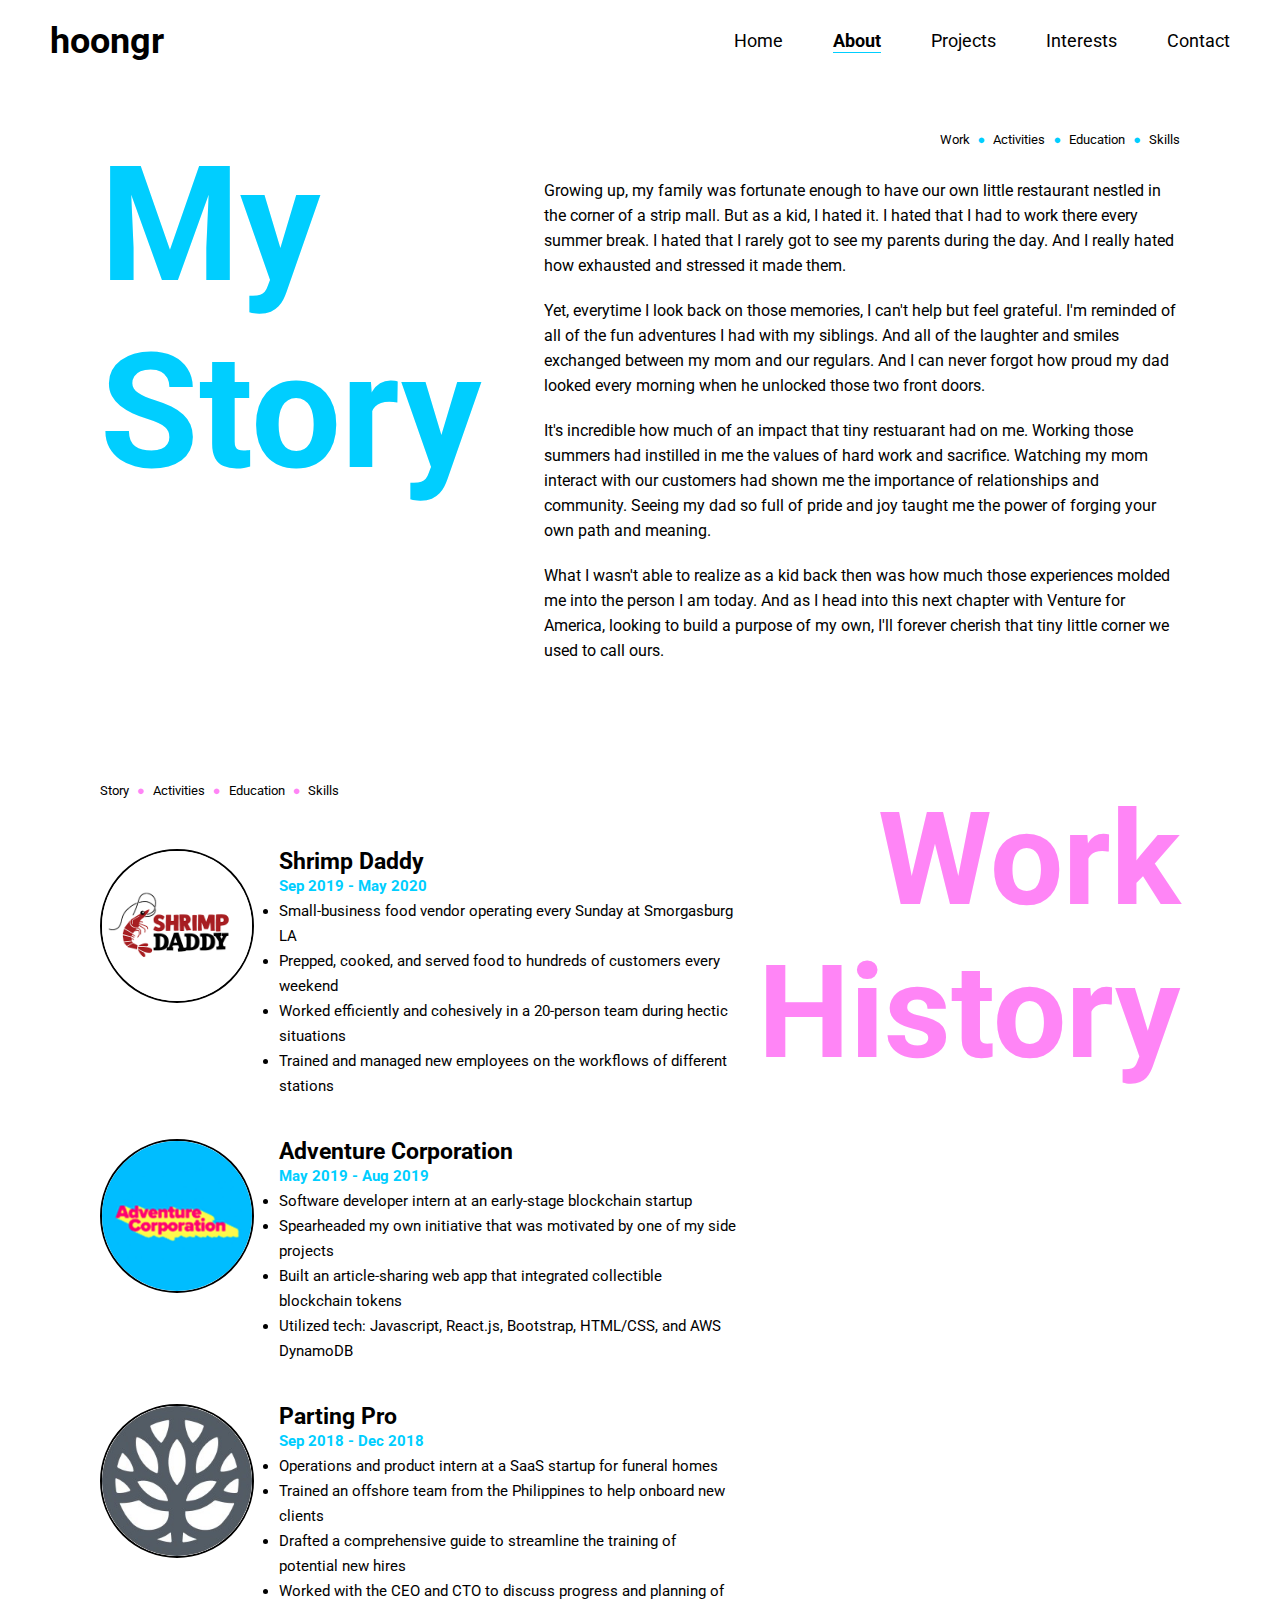
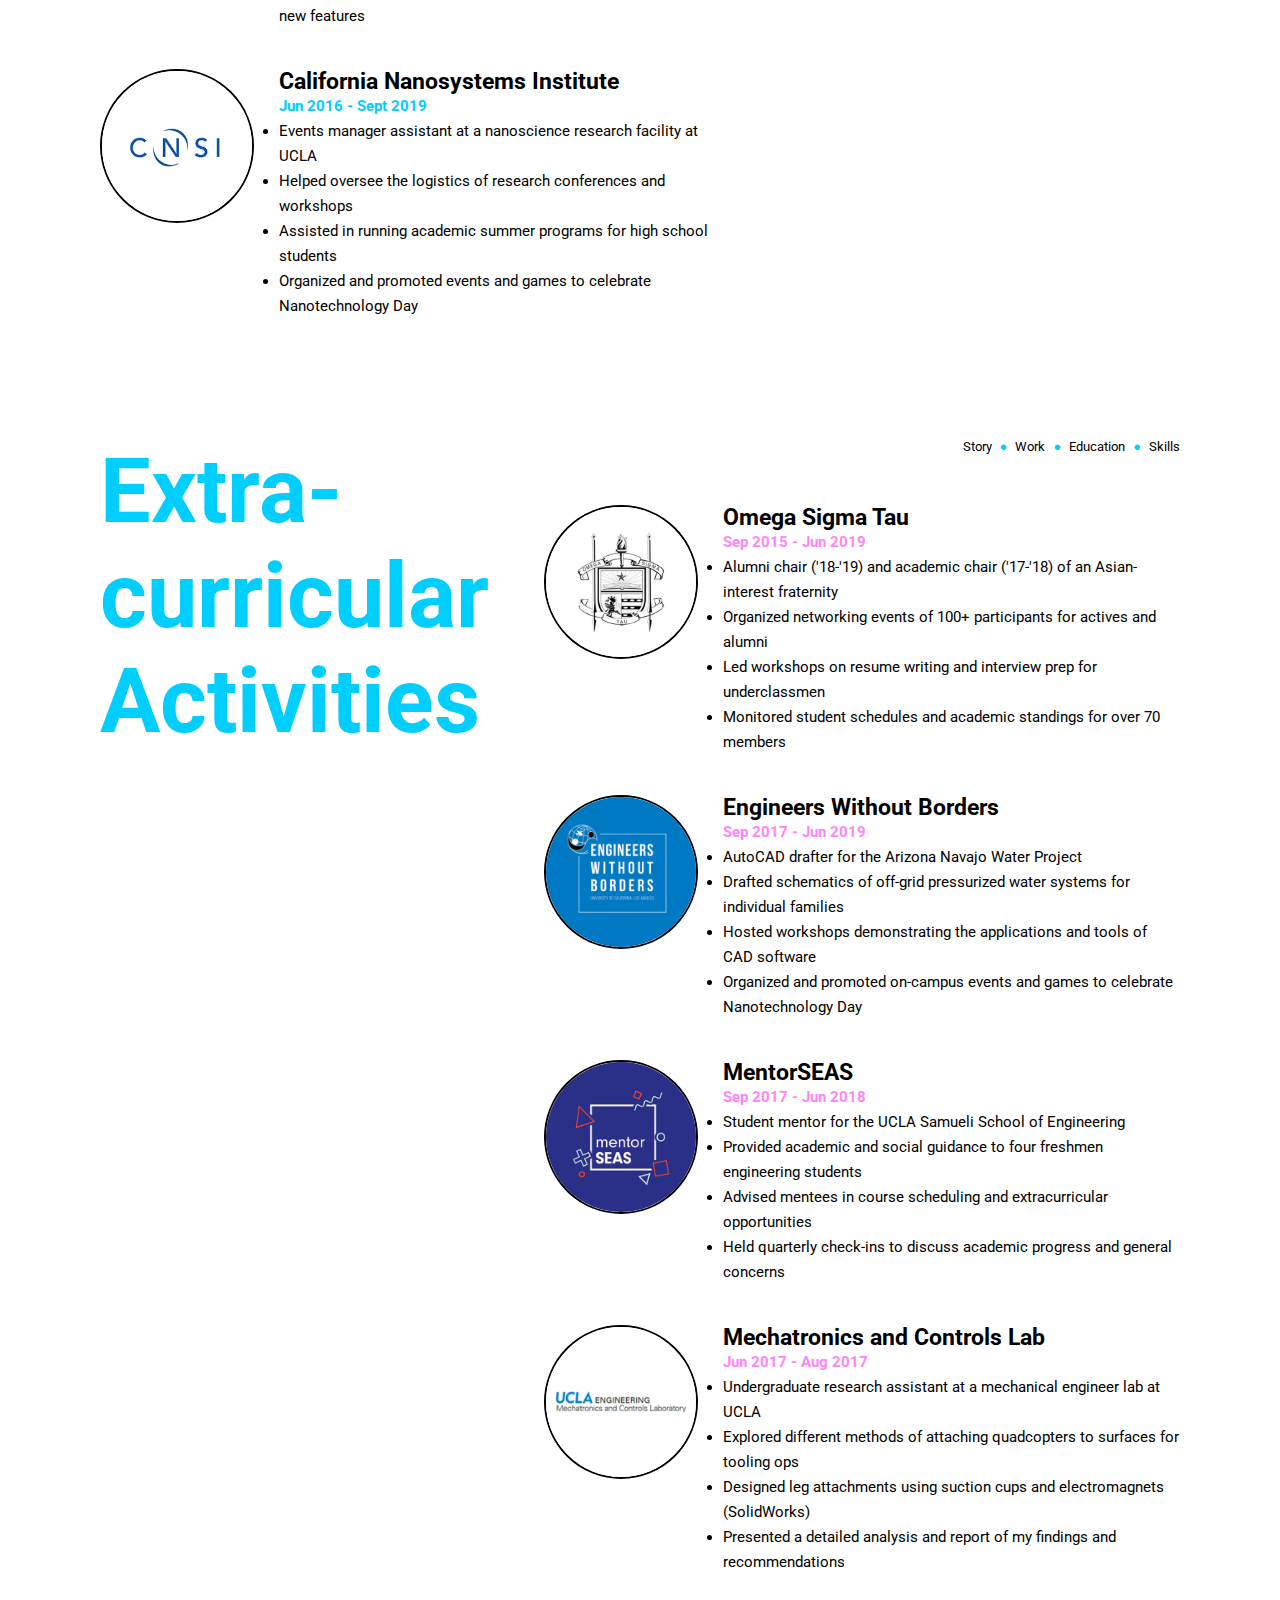
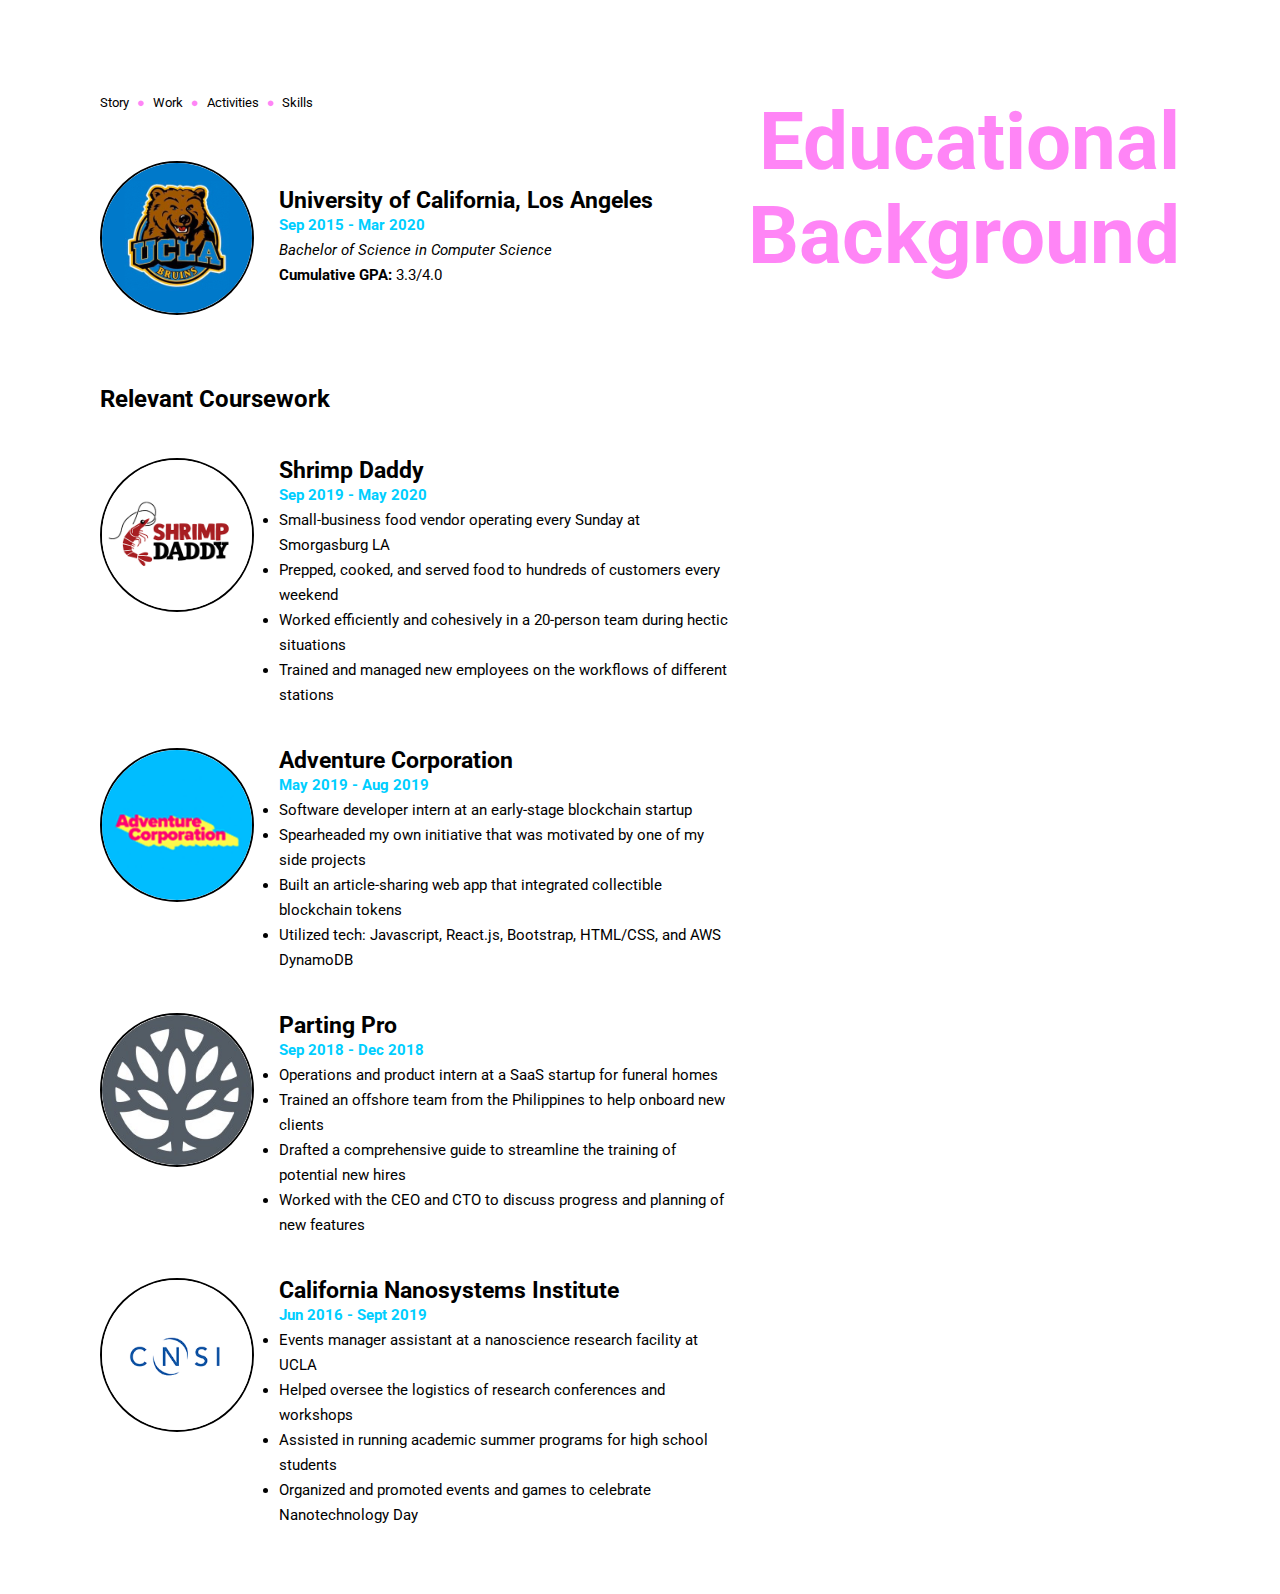
==== about.html @ c3c24edd "first push" ====
<!DOCTYPE html>
<html>
  <head>
      <title>About - Raymond Hoong</title>
      <link rel="icon" href="./images/icon.ico">
      <link rel="stylesheet" href="style.css" type="text/css">
      <link rel="stylesheet" href="about.css" type="text/css">
      <link rel="Stylesheet" href="https://use.fontawesome.com/releases/v5.5.0/css/all.css">
  </head>
  <body>
    <nav class="navbar">
      <h2>hoongr</h2>
      <div class="nav-links">
        <a href="home.html" class="unactive">Home</a>
        <a href="about.html" class="active">About</a>
        <a href="projects.html" class="unactive">Projects</a>
        <a href="interests.html" class="unactive">Interests</a>
        <a href="contact.html" class="unactive">Contact</a>
      </div>
    </nav>

    <div id="about">

      <section id="my-story" class="row odd">
        <div class="col header odd" style="font-size: 80px;">
          <h1>My Story<h1>
        </div>
        <div class="col content odd">
          <div class="quick-links">
            <a href="#work">Work</a>
            <span>&#9679;</span>
            <a href="#activities">Activities</a>
            <span>&#9679;</span>
            <a href="#education">Education</a>          
            <span>&#9679;</span>
            <a href="#skills">Skills</a>    
          </div>
          <p>
            Growing up, my family was fortunate enough to have our own little restaurant nestled in the corner of a strip mall. But as a kid, I hated it. I hated that I had to work there every summer break. I hated that I rarely got to see my parents during the day. And I really hated how exhausted and stressed it made them. 
          </p>
          <p>
            Yet, everytime I look back on those memories, I can't help but feel grateful. I'm reminded of all of the fun adventures I had with my siblings. And all of the laughter and smiles exchanged between my mom and our regulars. And I can never forgot how proud my dad looked every morning when he unlocked those two front doors.
          </p> 
          <p>
            It's incredible how much of an impact that tiny restuarant had on me. Working those summers had instilled in me the values of hard work and sacrifice. Watching my mom interact with our customers had shown me the importance of relationships and community. Seeing my dad so full of pride and joy taught me the power of forging your own path and meaning.
          </p> 
          <p>
            What I wasn't able to realize as a kid back then was how much those experiences molded me into the person I am today. And as I head into this next chapter with Venture for America, looking to build a purpose of my own, I'll forever cherish that tiny little corner we used to call ours.
          </p>   
        </div>
      </section>

      <section id="work" class="row even">
        <div class="col content even">
          <div class="quick-links">
            <a href="#my-story">Story</a>
            <span>&#9679;</span>
            <a href="#activities">Activities</a>
            <span>&#9679;</span>
            <a href="#education">Education</a>          
            <span>&#9679;</span>
            <a href="#skills">Skills</a>    
          </div>

          <div class="item">
            <img class="logos" src="./images/shrimpdaddy.png">
            <div class="item-text">
              <h2>Shrimp Daddy</h2>
              <h4>Sep 2019 - May 2020</h4>
              <div class="item-list">
                <li>
                  Small-business food vendor operating every Sunday at Smorgasburg LA
                </li>
                <li>
                  Prepped, cooked, and served food to hundreds of customers every weekend
                </li>
                <li>
                  Worked efficiently and cohesively in a 20-person team during hectic situations
                </li>           
                <li>
                  Trained and managed new employees on the workflows of different stations
                </li>  
              </div>
            </div>
          </div> 

          <div class="item">
            <img class="logos" src="./images/advencorp.png">
            <div class="item-text even">
              <h2>Adventure Corporation</h2>
              <h4>May 2019 - Aug 2019</h4>
              <div class="item-list">
                <li>
                  Software developer intern at an early-stage blockchain startup 
                </li>
                <li>
                  Spearheaded my own initiative that was motivated by one of my side projects
                </li>
                <li>
                  Built an article-sharing web app that integrated collectible blockchain tokens
                </li>
                <li>
                  Utilized tech: Javascript, React.js, Bootstrap, HTML/CSS, and AWS DynamoDB
                </li>
              </div>
            </div>
          </div> 

          <div class="item">
            <img class="logos" src="./images/partingpro.png">
            <div class="item-text even">
              <h2>Parting Pro</h2>
              <h4>Sep 2018 - Dec 2018</h4>
              <div class="item-list">
                <li>
                  Operations and product intern at a SaaS startup for funeral homes
                </li>
                <li>
                  Trained an offshore team from the Philippines to help onboard new clients
                <li>
                  Drafted a comprehensive guide to streamline the training of potential new hires
                </li>
                <li>
                    Worked with the CEO and CTO to discuss progress and planning of new features
                </li>
              </div>
            </div>
          </div> 

          <div class="item">
            <img class="logos" src="./images/cnsi.png">
            <div class="item-text even">
              <h2>California Nanosystems Institute</h2>
              <h4>Jun 2016 - Sept 2019</h4>
              <div class="item-list">
                <li>
                  Events manager assistant at a nanoscience research facility at UCLA
                </li>
                <li>
                  Helped oversee the logistics of research conferences and workshops
                </li>
                <li>
                  Assisted in running academic summer programs for high school students
                </li>
                <li>
                  Organized and promoted events and games to celebrate Nanotechnology Day
                </li>
              </div>
            </div>
          </div> 

        </div>
        <div class="col header even" style="font-size: 65px;">
          <h1>Work History<h1>
        </div>
      </section>

      <section id="activities" class="row odd">
        <div class="col header odd" style="font-size: 45px;">
          <h1>Extra-curricular Activities<h1>
        </div>

        <div class="col content odd">
          <div class="quick-links">
            <a href="#my-story">Story</a>
            <span>&#9679;</span>
            <a href="#work">Work</a>
            <span>&#9679;</span>
            <a href="#education">Education</a>          
            <span>&#9679;</span>
            <a href="#skills">Skills</a>    
          </div>

          <div class="item">
            <img class="logos" src="./images/ost.png">
            <div class="item-text">
              <h2>Omega Sigma Tau</h2>
              <h4>Sep 2015 - Jun 2019</h4>
              <div class="item-list">
                <li>
                  Alumni chair ('18-'19) and academic chair ('17-'18) of an Asian-interest fraternity 
                </li>
                <li>
                  Organized networking events of 100+ participants for actives and alumni
                </li>
                <li>
                  Led workshops on resume writing and interview prep for underclassmen
                </li>
                <li>
                  Monitored student schedules and academic standings for over 70 members
                </li>
              </div>
            </div>
          </div> 

          <div class="item">
            <img class="logos" src="./images/ewb.png">
            <div class="item-text even">
              <h2>Engineers Without Borders</h2>
              <h4>Sep 2017 - Jun 2019</h4>
              <div class="item-list">
                <li>
                  AutoCAD drafter for the Arizona Navajo Water Project
                </li>
                <li>
                  Drafted schematics of off-grid pressurized water systems for individual families
                </li>
                <li>
                  Hosted workshops demonstrating the applications and tools of CAD software
                <li>
                  Organized and promoted on-campus events and games to celebrate Nanotechnology Day
                </li>
              </div>
            </div>
          </div> 

          <div class="item">
            <img class="logos" src="./images/mentorseas.png">
            <div class="item-text even">
              <h2>MentorSEAS</h2>
              <h4>Sep 2017 - Jun 2018</h4>
              <div class="item-list">
                <li>
                  Student mentor for the UCLA Samueli School of Engineering
                </li>
                <li>
                  Provided academic and social guidance to four freshmen engineering students
                </li>
                <li>
                  Advised mentees in course scheduling and extracurricular opportunities
                </li>
                <li>
                  Held quarterly check-ins to discuss academic progress and general concerns
                </li>
              </div>
            </div>
          </div> 

          <div class="item">
            <img class="logos" src="./images/lab.png">
            <div class="item-text even">
              <h2>Mechatronics and Controls Lab</h2>
              <h4>Jun 2017 - Aug 2017</h4>
              <div class="item-list">
                <li>
                  Undergraduate research assistant at a mechanical engineer lab at UCLA
                </li>
                <li>
                  Explored different methods of attaching quadcopters to surfaces for tooling ops
                </li>
                <li>
                  Designed leg attachments using suction cups and electromagnets (SolidWorks)
                </li>
                <li>
                  Presented a detailed analysis and report of my findings and recommendations
                </li>
              </div>
            </div>
          </div> 
        </div>
      </section>

      <section id="education" class="row even">
        <div class="col content even">
          <div class="quick-links">
            <a href="#my-story">Story</a>
            <span>&#9679;</span>
            <a href="#work">Work</a>             
            <span>&#9679;</span>
            <a href="#activities">Activities</a>        
            <span>&#9679;</span>
            <a href="#skills">Skills</a>    
          </div>

          <div class="item">
            <img class="logos" src="./images/ucla.png">
            <div class="item-text">
              <h2>University of California, Los Angeles</h2>
              <h4>Sep 2015 - Mar 2020</h4>
              <p>
                <i>Bachelor of Science in Computer Science</i>
              </p>
              <p>
                <b>Cumulative GPA:</b> 3.3/4.0
              </p>             
            </div>
          </div>  

          <h2 style="margin: 50px 0 25px;">Relevant Coursework</h2>

          <div class="item">
            <img class="logos" src="./images/shrimpdaddy.png">
            <div class="item-text">
              <h2>Shrimp Daddy</h2>
              <h4>Sep 2019 - May 2020</h4>
              <div class="item-list">
                <li>
                  Small-business food vendor operating every Sunday at Smorgasburg LA
                </li>
                <li>
                  Prepped, cooked, and served food to hundreds of customers every weekend
                </li>
                <li>
                  Worked efficiently and cohesively in a 20-person team during hectic situations
                </li>           
                <li>
                  Trained and managed new employees on the workflows of different stations
                </li>  
              </div>
            </div>
          </div> 

          <div class="item">
            <img class="logos" src="./images/advencorp.png">
            <div class="item-text even">
              <h2>Adventure Corporation</h2>
              <h4>May 2019 - Aug 2019</h4>
              <div class="item-list">
                <li>
                  Software developer intern at an early-stage blockchain startup 
                </li>
                <li>
                  Spearheaded my own initiative that was motivated by one of my side projects
                </li>
                <li>
                  Built an article-sharing web app that integrated collectible blockchain tokens
                </li>
                <li>
                  Utilized tech: Javascript, React.js, Bootstrap, HTML/CSS, and AWS DynamoDB
                </li>
              </div>
            </div>
          </div> 

          <div class="item">
            <img class="logos" src="./images/partingpro.png">
            <div class="item-text even">
              <h2>Parting Pro</h2>
              <h4>Sep 2018 - Dec 2018</h4>
              <div class="item-list">
                <li>
                  Operations and product intern at a SaaS startup for funeral homes
                </li>
                <li>
                  Trained an offshore team from the Philippines to help onboard new clients
                <li>
                  Drafted a comprehensive guide to streamline the training of potential new hires
                </li>
                <li>
                    Worked with the CEO and CTO to discuss progress and planning of new features
                </li>
              </div>
            </div>
          </div> 

          <div class="item">
            <img class="logos" src="./images/cnsi.png">
            <div class="item-text even">
              <h2>California Nanosystems Institute</h2>
              <h4>Jun 2016 - Sept 2019</h4>
              <div class="item-list">
                <li>
                  Events manager assistant at a nanoscience research facility at UCLA
                </li>
                <li>
                  Helped oversee the logistics of research conferences and workshops
                </li>
                <li>
                  Assisted in running academic summer programs for high school students
                </li>
                <li>
                  Organized and promoted events and games to celebrate Nanotechnology Day
                </li>
              </div>
            </div>
          </div> 

        </div>
        <div class="col header even" style="font-size: 40px;">
          <h1>Educational Background<h1>
        </div>
      </section>

  </body>
</html>
---- style.css ----
@import url('https://fonts.googleapis.com/css2?family=Roboto&display=swap');

/* <------------------------------ Reset ------------------------------> */
body {
  margin: 0;
}

a {
  cursor: pointer;
  text-decoration: none;
}

h1, h2, h3, h4, h5, h6, p {
  margin: 0;
  padding: 0;
}

/* <------------------------------ Navbar ------------------------------> */
.navbar {
  padding: 20px 50px;
  font-family: 'Roboto', serif;
  display: flex;
  flex-direction: row;
  justify-content: space-between;
  align-items: center;
}

.navbar .active {
  border-bottom: 1px solid #00ceff;
  font-weight: bold;
}

.navbar .unactive:hover {
  border-bottom: 1px solid #FF85F6;
}

.navbar h2 {
  font-size: 36px;
}

.nav-links {
  margin-left: 50px;
  display: flex;
  flex-wrap: wrap;
}

.nav-links a {
  font-size: 18px;
  margin-left: 50px;
  border-bottom: 2px solid transparent;
  color: black;
}

@media screen and (max-width: 860px) {
  .nav-links {
    margin: -10px 0 0 30px;
  }
  .nav-links a {
    margin-left: 25px;
    margin-top: 10px;
  }
}

/* <------------------------------ General ------------------------------> */
.page {
  width: 100%;

  display: flex;
  flex-direction: row;
  justify-content: space-between;
  align-items: flex-end;
  font-family: 'Roboto', serif;
}

.row {
  width: 100%;
  display: flex;
  justify-content: space-around;
  align-items: center;
}

.col {
  display: flex;
  flex-direction: column;
  justify-content: flex-start;
  align-items: flex-start;
}

.small-top {
  margin-top: 10px;
}

.med-top {
  margin-top: 25px;
}

.large-top: {
  margin-top: 50px;
}

.black {
  color: black;
}

.blue {
  color: #00CEFF;
}

.pink {
  color: #FF85F6;
}

/*@media screen and (max-width: 1040px) { 
  .row {
    flex-direction: column;
    align-items: center;
  }
}*/
---- about.css ----
/* <------------------------------ General Structure ------------------------------> */
#about {
  font-family: 'Roboto', monospace;
}

#about .row {
  padding: 50px 100px 50px;
  box-sizing: border-box;
}

#about .col {
  align-self: flex-start;
}

#about .header {
  width: 40%;
  word-spacing: 100vw;
}

#about .content {
  width: 60%;
}

#about .header h1 {
  font-size: 2em;
}

#about .odd h1, 
#about .odd span {
  color: #00CEFF;
}

#about .even h1, 
#about .even span {
  color: #FF85F6;
  text-align: right;
}

#about .quick-links {
  font-size: 13px;
  padding-bottom: 30px;
  margin: 0 -5px;
}

#about .quick-links a {
  color: black;
  margin: 0 5px;
}

#about .odd .quick-links {
  align-self: flex-end;
}

#about .odd .quick-links a:hover {
  border-bottom: 1px solid #FF85F6;
}

#about .even .quick-links a:hover {
  border-bottom: 1px solid #00CEFF;
}

#about .odd .header {
  margin-right: 20px;
}

#about .even .header {
  margin-left: 20px;
}

#about .content > p {
  line-height: 25px;
  margin-bottom: 20px;
  font-size: 16px;
}

/* <------------------------------ Content Section ------------------------------> */
.item {
  display: flex;
  margin: 20px 0;
}

.item-text {
  align-self: center;
  margin-left: 25px;
  line-height: 25px;
  font-size: 15px;
}

.even .item-text h4 {
  color: #00CEFF;
}

.odd .item-text h4 {
  color: #FF85F6;
}

#about .logos {
  width: 150px;
  height: 150px;
  border-radius: 50%;
  border: 2px solid black;
  object-fit: cover;
}

/* <------------------------------ Responsiveness ------------------------------> */
@media screen and (max-width: 1160px) { 
  #about .row {
    padding: 50px;
  }

  #about .header h1 {
    font-size: 1.8em;
  }

  #about .content > p {
    font-size: 15px;
  }  
}

@media screen and (max-width: 980px) { 
  #about .header h1 {
    font-size: 1.6em;
  } 
}

@media screen and (max-width: 880px) { 
  #about .row.odd {
    flex-direction: column;
  }

  #about .row.even {
    flex-direction: column-reverse;
  }

  #about .odd .quick-links {
    align-self: flex-start;
  }

  #about .even .quick-links {
    align-self: flex-end;
  }

  #about .header {
    width: 100%;
  } 

  #about .header h1 {
    font-size: 2em;
  } 

  #about .content {
    width: 100%;
    margin-top: 25px;
  }

  #about content > p {
    font-size: 16px;
  } 

  #about .odd .header, #about .even .header {
    margin: 0;
  }

  /* ITEM STYLES*/
  .item {
    flex-direction: column;
  }

  .item-text {
    margin-top: 20px;
  }
}
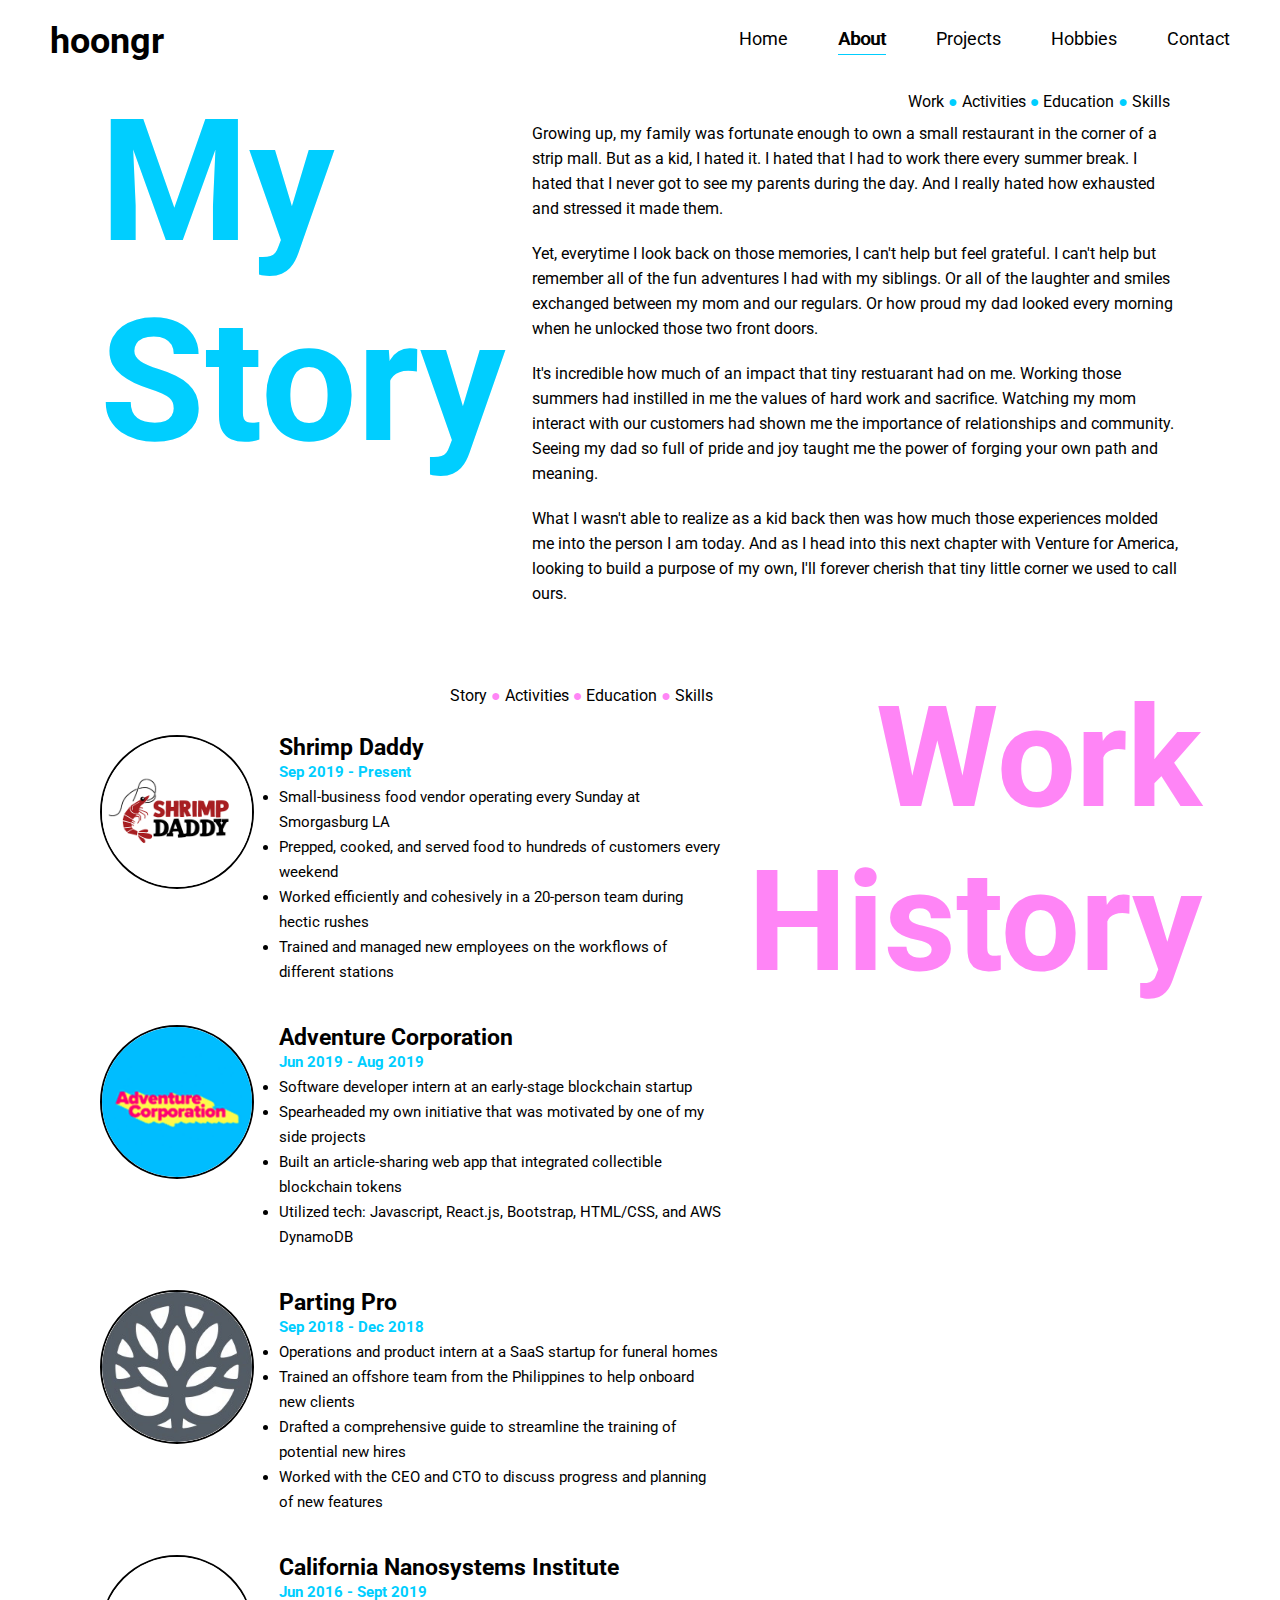
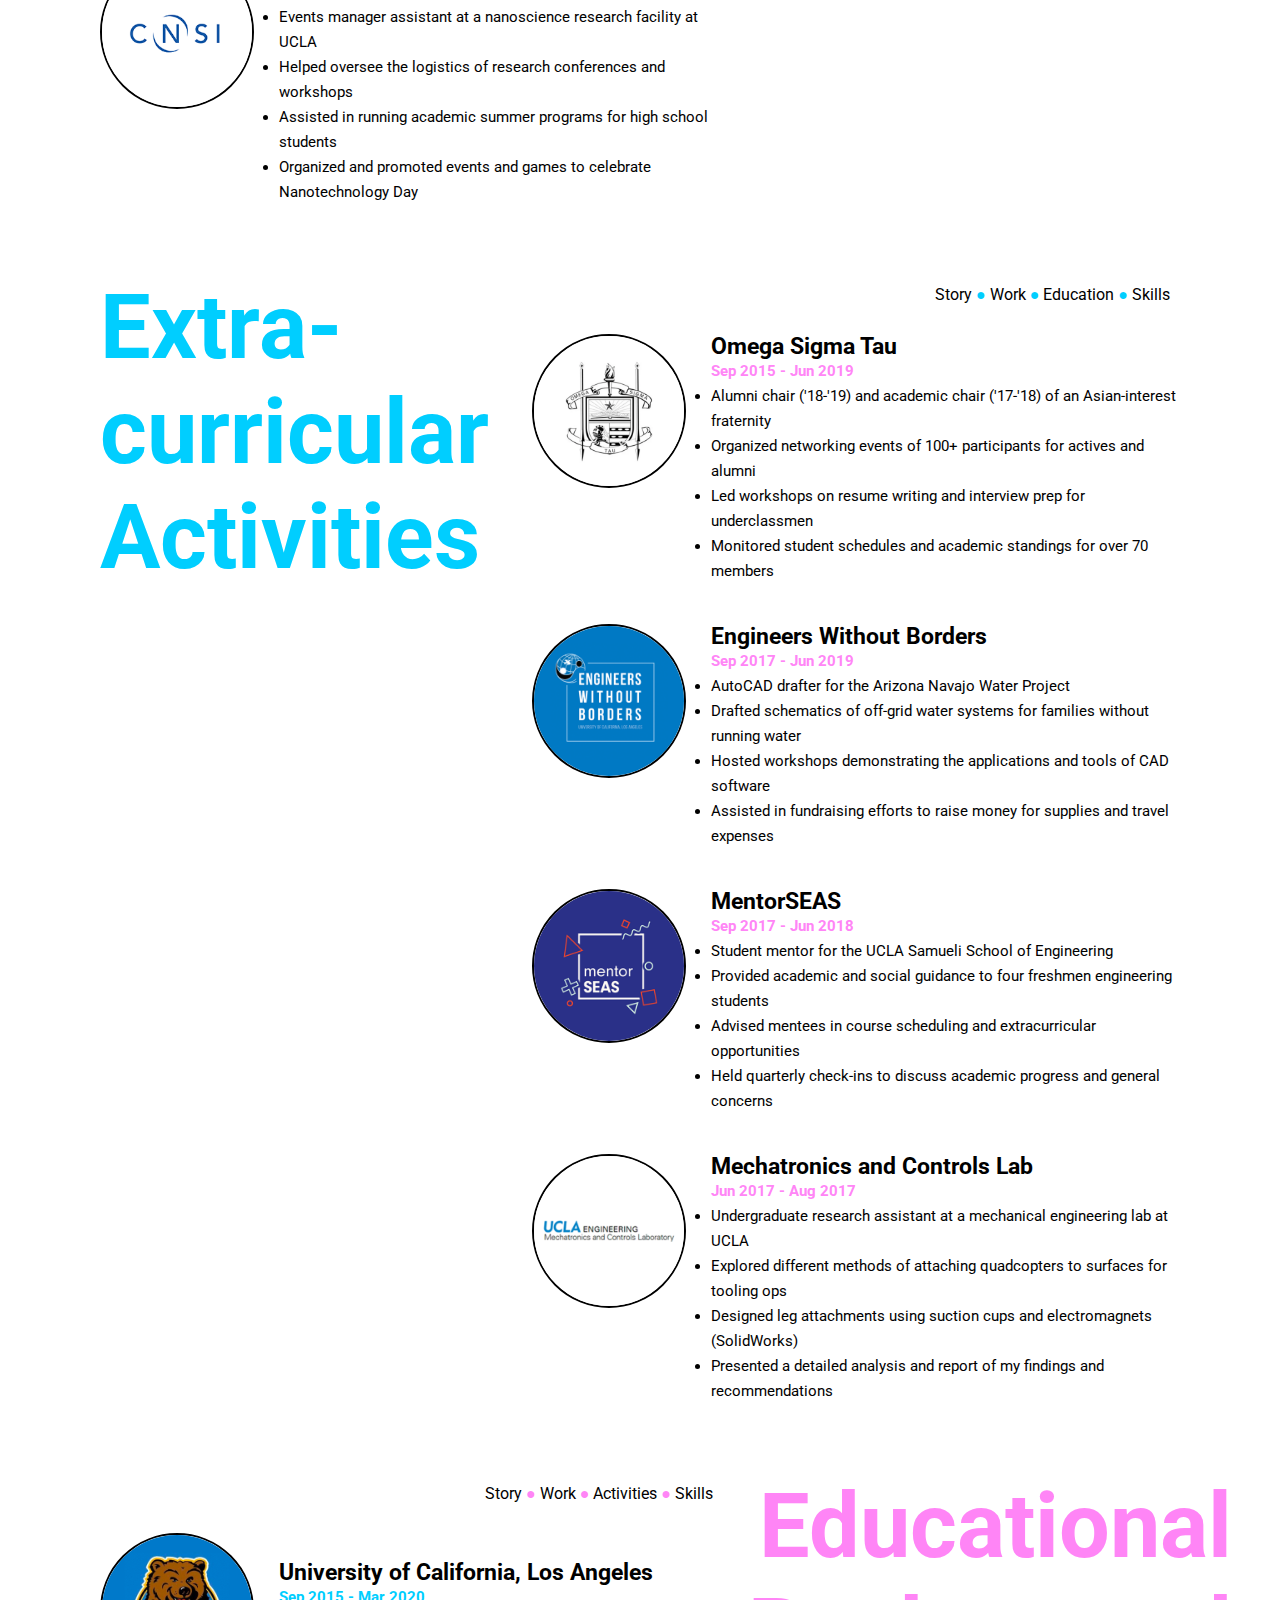
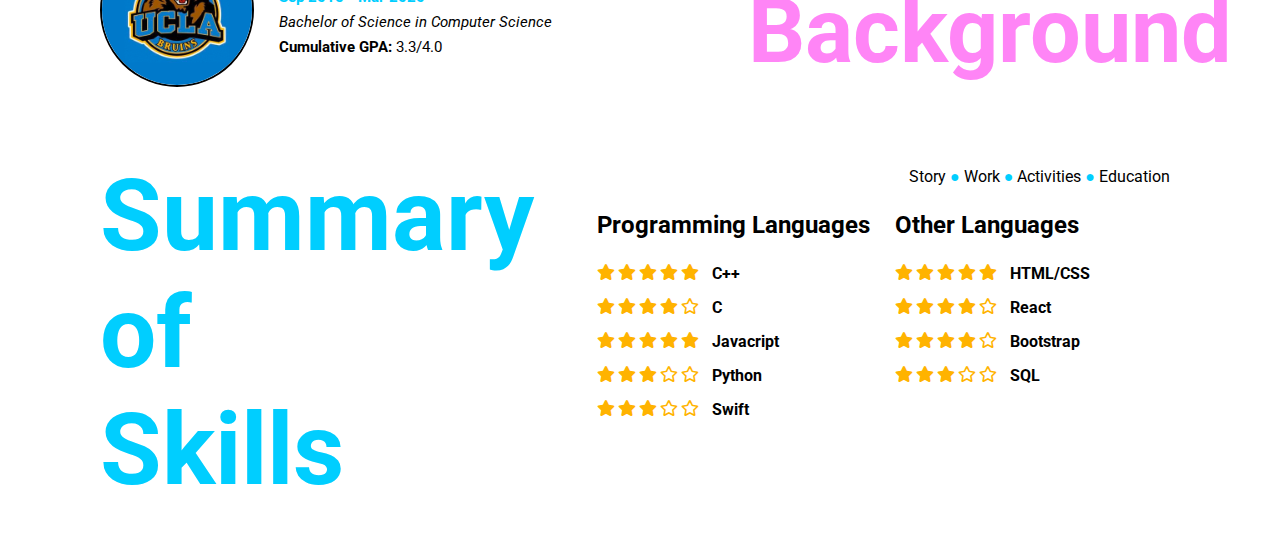
==== commit 5ab1e34e: "almocomp finished" ====
--- a/about.html
+++ b/about.html
@@ -6,25 +6,28 @@
       <link rel="stylesheet" href="style.css" type="text/css">
       <link rel="stylesheet" href="about.css" type="text/css">
       <link rel="Stylesheet" href="https://use.fontawesome.com/releases/v5.5.0/css/all.css">
+      <link rel="stylesheet" href="https://cdnjs.cloudflare.com/ajax/libs/font-awesome/4.7.0/css/font-awesome.min.css">
   </head>
   <body>
-    <nav class="navbar">
+    <nav id="nav" class="navbar">
       <h2>hoongr</h2>
       <div class="nav-links">
         <a href="home.html" class="unactive">Home</a>
         <a href="about.html" class="active">About</a>
         <a href="projects.html" class="unactive">Projects</a>
-        <a href="interests.html" class="unactive">Interests</a>
-        <a href="contact.html" class="unactive">Contact</a>
+        <a href="hobbies.html" class="unactive">Hobbies</a>
+        <a id="contact-btn" class="unactive" onclick="openContact();">Contact</a>
       </div>
     </nav>
 
-    <div id="about">
+    <div id="about" class="page">
 
       <section id="my-story" class="row odd">
-        <div class="col header odd" style="font-size: 80px;">
+
+        <div class="col header odd" style="font-size: 85px;">
           <h1>My Story<h1>
         </div>
+
         <div class="col content odd">
           <div class="quick-links">
             <a href="#work">Work</a>
@@ -35,23 +38,29 @@
             <span>&#9679;</span>
             <a href="#skills">Skills</a>    
           </div>
-          <p>
-            Growing up, my family was fortunate enough to have our own little restaurant nestled in the corner of a strip mall. But as a kid, I hated it. I hated that I had to work there every summer break. I hated that I rarely got to see my parents during the day. And I really hated how exhausted and stressed it made them. 
-          </p>
-          <p>
-            Yet, everytime I look back on those memories, I can't help but feel grateful. I'm reminded of all of the fun adventures I had with my siblings. And all of the laughter and smiles exchanged between my mom and our regulars. And I can never forgot how proud my dad looked every morning when he unlocked those two front doors.
-          </p> 
-          <p>
-            It's incredible how much of an impact that tiny restuarant had on me. Working those summers had instilled in me the values of hard work and sacrifice. Watching my mom interact with our customers had shown me the importance of relationships and community. Seeing my dad so full of pride and joy taught me the power of forging your own path and meaning.
-          </p> 
-          <p>
-            What I wasn't able to realize as a kid back then was how much those experiences molded me into the person I am today. And as I head into this next chapter with Venture for America, looking to build a purpose of my own, I'll forever cherish that tiny little corner we used to call ours.
-          </p>   
+
+          <div class="content-text">
+            <p>
+              Growing up, my family was fortunate enough to own a small restaurant in the corner of a strip mall. But as a kid, I hated it. I hated that I had to work there every summer break. I hated that I never got to see my parents during the day. And I really hated how exhausted and stressed it made them. 
+            </p>
+            <p>
+              Yet, everytime I look back on those memories, I can't help but feel grateful. I can't help but remember all of the fun adventures I had with my siblings. Or all of the laughter and smiles exchanged between my mom and our regulars. Or how proud my dad looked every morning when he unlocked those two front doors.
+            </p> 
+            <p>
+              It's incredible how much of an impact that tiny restuarant had on me. Working those summers had instilled in me the values of hard work and sacrifice. Watching my mom interact with our customers had shown me the importance of relationships and community. Seeing my dad so full of pride and joy taught me the power of forging your own path and meaning.
+            </p> 
+            <p>
+              What I wasn't able to realize as a kid back then was how much those experiences molded me into the person I am today. And as I head into this next chapter with Venture for America, looking to build a purpose of my own, I'll forever cherish that tiny little corner we used to call ours.
+            </p>   
+          </div>
+
         </div>
       </section>
 
       <section id="work" class="row even">
+
         <div class="col content even">
+
           <div class="quick-links">
             <a href="#my-story">Story</a>
             <span>&#9679;</span>
@@ -63,10 +72,10 @@
           </div>
 
           <div class="item">
-            <img class="logos" src="./images/shrimpdaddy.png">
+            <img src="./images/about/shrimpdaddy.png">
             <div class="item-text">
               <h2>Shrimp Daddy</h2>
-              <h4>Sep 2019 - May 2020</h4>
+              <h4>Sep 2019 - Present</h4>
               <div class="item-list">
                 <li>
                   Small-business food vendor operating every Sunday at Smorgasburg LA
@@ -75,7 +84,7 @@
                   Prepped, cooked, and served food to hundreds of customers every weekend
                 </li>
                 <li>
-                  Worked efficiently and cohesively in a 20-person team during hectic situations
+                  Worked efficiently and cohesively in a 20-person team during hectic rushes
                 </li>           
                 <li>
                   Trained and managed new employees on the workflows of different stations
@@ -85,10 +94,10 @@
           </div> 
 
           <div class="item">
-            <img class="logos" src="./images/advencorp.png">
+            <img src="./images/about/advencorp.png">
             <div class="item-text even">
               <h2>Adventure Corporation</h2>
-              <h4>May 2019 - Aug 2019</h4>
+              <h4>Jun 2019 - Aug 2019</h4>
               <div class="item-list">
                 <li>
                   Software developer intern at an early-stage blockchain startup 
@@ -107,7 +116,7 @@
           </div> 
 
           <div class="item">
-            <img class="logos" src="./images/partingpro.png">
+            <img src="./images/about/partingpro.png">
             <div class="item-text even">
               <h2>Parting Pro</h2>
               <h4>Sep 2018 - Dec 2018</h4>
@@ -128,7 +137,7 @@
           </div> 
 
           <div class="item">
-            <img class="logos" src="./images/cnsi.png">
+            <img src="./images/about/cnsi.png">
             <div class="item-text even">
               <h2>California Nanosystems Institute</h2>
               <h4>Jun 2016 - Sept 2019</h4>
@@ -150,7 +159,7 @@
           </div> 
 
         </div>
-        <div class="col header even" style="font-size: 65px;">
+        <div class="col header even" style="font-size: 70px;">
           <h1>Work History<h1>
         </div>
       </section>
@@ -172,7 +181,7 @@
           </div>
 
           <div class="item">
-            <img class="logos" src="./images/ost.png">
+            <img src="./images/about/ost.png">
             <div class="item-text">
               <h2>Omega Sigma Tau</h2>
               <h4>Sep 2015 - Jun 2019</h4>
@@ -194,7 +203,7 @@
           </div> 
 
           <div class="item">
-            <img class="logos" src="./images/ewb.png">
+            <img src="./images/about/ewb.png">
             <div class="item-text even">
               <h2>Engineers Without Borders</h2>
               <h4>Sep 2017 - Jun 2019</h4>
@@ -203,19 +212,19 @@
                   AutoCAD drafter for the Arizona Navajo Water Project
                 </li>
                 <li>
-                  Drafted schematics of off-grid pressurized water systems for individual families
+                  Drafted schematics of off-grid water systems for families without running water
                 </li>
                 <li>
                   Hosted workshops demonstrating the applications and tools of CAD software
                 <li>
-                  Organized and promoted on-campus events and games to celebrate Nanotechnology Day
-                </li>
-              </div>
-            </div>
-          </div> 
-
-          <div class="item">
-            <img class="logos" src="./images/mentorseas.png">
+                  Assisted in fundraising efforts to raise money for supplies and travel expenses
+                </li>
+              </div>
+            </div>
+          </div> 
+
+          <div class="item">
+            <img src="./images/about/mentorseas.png">
             <div class="item-text even">
               <h2>MentorSEAS</h2>
               <h4>Sep 2017 - Jun 2018</h4>
@@ -237,13 +246,13 @@
           </div> 
 
           <div class="item">
-            <img class="logos" src="./images/lab.png">
+            <img src="./images/about/lab.png">
             <div class="item-text even">
               <h2>Mechatronics and Controls Lab</h2>
               <h4>Jun 2017 - Aug 2017</h4>
               <div class="item-list">
                 <li>
-                  Undergraduate research assistant at a mechanical engineer lab at UCLA
+                  Undergraduate research assistant at a mechanical engineering lab at UCLA
                 </li>
                 <li>
                   Explored different methods of attaching quadcopters to surfaces for tooling ops
@@ -273,7 +282,7 @@
           </div>
 
           <div class="item">
-            <img class="logos" src="./images/ucla.png">
+            <img src="./images/about/ucla.png">
             <div class="item-text">
               <h2>University of California, Los Angeles</h2>
               <h4>Sep 2015 - Mar 2020</h4>
@@ -285,101 +294,150 @@
               </p>             
             </div>
           </div>  
-
-          <h2 style="margin: 50px 0 25px;">Relevant Coursework</h2>
-
-          <div class="item">
-            <img class="logos" src="./images/shrimpdaddy.png">
-            <div class="item-text">
-              <h2>Shrimp Daddy</h2>
-              <h4>Sep 2019 - May 2020</h4>
-              <div class="item-list">
-                <li>
-                  Small-business food vendor operating every Sunday at Smorgasburg LA
-                </li>
-                <li>
-                  Prepped, cooked, and served food to hundreds of customers every weekend
-                </li>
-                <li>
-                  Worked efficiently and cohesively in a 20-person team during hectic situations
-                </li>           
-                <li>
-                  Trained and managed new employees on the workflows of different stations
-                </li>  
-              </div>
-            </div>
-          </div> 
-
-          <div class="item">
-            <img class="logos" src="./images/advencorp.png">
-            <div class="item-text even">
-              <h2>Adventure Corporation</h2>
-              <h4>May 2019 - Aug 2019</h4>
-              <div class="item-list">
-                <li>
-                  Software developer intern at an early-stage blockchain startup 
-                </li>
-                <li>
-                  Spearheaded my own initiative that was motivated by one of my side projects
-                </li>
-                <li>
-                  Built an article-sharing web app that integrated collectible blockchain tokens
-                </li>
-                <li>
-                  Utilized tech: Javascript, React.js, Bootstrap, HTML/CSS, and AWS DynamoDB
-                </li>
-              </div>
-            </div>
-          </div> 
-
-          <div class="item">
-            <img class="logos" src="./images/partingpro.png">
-            <div class="item-text even">
-              <h2>Parting Pro</h2>
-              <h4>Sep 2018 - Dec 2018</h4>
-              <div class="item-list">
-                <li>
-                  Operations and product intern at a SaaS startup for funeral homes
-                </li>
-                <li>
-                  Trained an offshore team from the Philippines to help onboard new clients
-                <li>
-                  Drafted a comprehensive guide to streamline the training of potential new hires
-                </li>
-                <li>
-                    Worked with the CEO and CTO to discuss progress and planning of new features
-                </li>
-              </div>
-            </div>
-          </div> 
-
-          <div class="item">
-            <img class="logos" src="./images/cnsi.png">
-            <div class="item-text even">
-              <h2>California Nanosystems Institute</h2>
-              <h4>Jun 2016 - Sept 2019</h4>
-              <div class="item-list">
-                <li>
-                  Events manager assistant at a nanoscience research facility at UCLA
-                </li>
-                <li>
-                  Helped oversee the logistics of research conferences and workshops
-                </li>
-                <li>
-                  Assisted in running academic summer programs for high school students
-                </li>
-                <li>
-                  Organized and promoted events and games to celebrate Nanotechnology Day
-                </li>
-              </div>
-            </div>
-          </div> 
-
-        </div>
-        <div class="col header even" style="font-size: 40px;">
+        </div>
+
+        <div class="col header even" style="font-size: 45px;">
           <h1>Educational Background<h1>
         </div>
       </section>
+
+
+      <section id="skills" class="row odd" style="padding-bottom: 35px;">
+        <div class="col header odd" style="font-size: 50px;">
+          <h1>Summary of Skills<h1>
+        </div>
+
+        <div class="col content odd">
+          <div class="quick-links">
+            <a href="#my-story">Story</a>
+            <span>&#9679;</span>
+            <a href="#work">Work</a>
+            <span>&#9679;</span>
+            <a href="#activities">Activities</a>          
+            <span>&#9679;</span>
+            <a href="#education">Education</a>          
+          </div>
+
+          <div class="skills-section">
+            <div class="col">
+              <h2>Programming Languages</h2>
+              <div class="skills-row">
+                <i class='fas fa-star'></i>
+                <i class='fas fa-star'></i>
+                <i class='fas fa-star'></i>
+                <i class='fas fa-star'></i>
+                <i class='fas fa-star'></i>
+                <h4>C++</h4>
+              </div>
+              <div class="skills-row">
+                <i class='fas fa-star'></i>
+                <i class='fas fa-star'></i>
+                <i class='fas fa-star'></i>
+                <i class='fas fa-star'></i>
+                <i class='far fa-star'></i>
+                <h4>C</h4>
+              </div>            
+              <div class="skills-row">
+                <i class='fas fa-star'></i>
+                <i class='fas fa-star'></i>
+                <i class='fas fa-star'></i>
+                <i class='fas fa-star'></i>
+                <i class='fas fa-star'></i>
+                <h4>Javacript</h4>
+              </div>            
+              <div class="skills-row">
+                <i class='fas fa-star'></i>
+                <i class='fas fa-star'></i>
+                <i class='fas fa-star'></i>
+                <i class='far fa-star'></i>
+                <i class='far fa-star'></i>
+                <h4>Python</h4>
+              </div>
+              <div class="skills-row">
+                <i class='fas fa-star'></i>
+                <i class='fas fa-star'></i>
+                <i class='fas fa-star'></i>
+                <i class='far fa-star'></i>
+                <i class='far fa-star'></i>
+                <h4>Swift</h4>
+              </div>
+            </div> 
+
+           <div class="col">
+              <h2>Other Languages</h2>
+              <div class="skills-row">
+                <i class='fas fa-star'></i>
+                <i class='fas fa-star'></i>
+                <i class='fas fa-star'></i>
+                <i class='fas fa-star'></i>
+                <i class='fas fa-star'></i>
+                <h4>HTML/CSS</h4>
+              </div>
+              <div class="skills-row">
+                <i class='fas fa-star'></i>
+                <i class='fas fa-star'></i>
+                <i class='fas fa-star'></i>
+                <i class='fas fa-star'></i>
+                <i class='far fa-star'></i>
+                <h4>React</h4>
+              </div>            
+              <div class="skills-row">
+                <i class='fas fa-star'></i>
+                <i class='fas fa-star'></i>
+                <i class='fas fa-star'></i>
+                <i class='fas fa-star'></i>
+                <i class='far fa-star'></i>
+                <h4>Bootstrap</h4>
+              </div>
+              <div class="skills-row">
+                <i class='fas fa-star'></i>
+                <i class='fas fa-star'></i>
+                <i class='fas fa-star'></i>
+                <i class='far fa-star'></i>
+                <i class='far fa-star'></i>
+                <h4>SQL</h4>
+              </div>            
+            </div> 
+          </div>           
+      </section>
+    </div>
+
+    <div id="overlay" class="contact-container" hidden>
+      <div class="contact-card a-hover">
+        <button onclick="closeContact();" class="close-btn">X</button> 
+        <img src="./images/headshot.png" style="width:100%">
+        
+        <h1>Raymond Hoong</h1>
+        <p class="title">Software Engineer</p>
+        <p>Los Angeles</p>
+
+        <a href="https://linkedin.com/in/raymondhoong"  target="_blank" style="margin-right: 10px;">
+          <i class="fa fa-linkedin"></i>
+        </a>
+        <a href="https://github.com/hoongr"  target="_blank" style="margin-right: 10px;">
+          <i class="fa fa-github"></i>
+        </a>
+        <a href="./files/Match_Resume.pdf"  target="_blank">
+          <img class="resume" src="./images/business.png">
+        </a>
+        
+        <div id="contact-info" style="padding-top: 10px;" hidden>
+          <div class="row" style="justify-content: center;">
+            <i class="fa fa-envelope" style="margin-right: 8px;"></i>
+            <p>raymondhoong@gmail.com</p>
+          </div>
+          <div class="row" style="justify-content: center;">
+            <i class="fa fa-phone" style="margin-right: 8px;"></i>
+            <p>(626) 695 8820</p>
+          </div>
+        </div>  
+
+        <p style="margin-bottom: 0;">
+          <button class="info-btn" onclick="showInfo();">Contact</button>
+        </p>
+      </div>
+    </div>
+    <script src="script.js"></script>
 
   </body>
 </html>--- a/style.css
+++ b/style.css
@@ -3,11 +3,13 @@
 /* <------------------------------ Reset ------------------------------> */
 body {
   margin: 0;
+  overflow: auto;
 }
 
 a {
   cursor: pointer;
   text-decoration: none;
+  color: black;
 }
 
 h1, h2, h3, h4, h5, h6, p {
@@ -17,21 +19,37 @@
 
 /* <------------------------------ Navbar ------------------------------> */
 .navbar {
+  font-family: 'Roboto', serif;
+  background-color: white;
+  position: fixed;
+  top: 0;
+  left: 0;
+  right: 0;
+  z-index: 100;
   padding: 20px 50px;
-  font-family: 'Roboto', serif;
-  display: flex;
-  flex-direction: row;
+
+  display: flex;
   justify-content: space-between;
   align-items: center;
 }
 
+.shadow-header{
+  box-shadow: 0px 0px 5px rgba(0, 0, 0, 0.22);
+}
+
 .navbar .active {
-  border-bottom: 1px solid #00ceff;
-  font-weight: bold;
+  padding-bottom: 5px;
+  border-bottom: 1px solid #00CEFF;
+  text-shadow: 1px 0px 0px black;
 }
 
 .navbar .unactive:hover {
+  padding-bottom: 5px;
   border-bottom: 1px solid #FF85F6;
+}
+
+.active-contact {
+  text-shadow: 1px 0px 0px black;
 }
 
 .navbar h2 {
@@ -39,7 +57,6 @@
 }
 
 .nav-links {
-  margin-left: 50px;
   display: flex;
   flex-wrap: wrap;
 }
@@ -47,55 +64,223 @@
 .nav-links a {
   font-size: 18px;
   margin-left: 50px;
-  border-bottom: 2px solid transparent;
-  color: black;
+  border-bottom: 1px solid transparent;
+  color: black;
+}
+
+@media screen and (max-width: 660px) {
+  div.contact-container, 
+  div.page {
+    top: 94px;
+  }
 }
 
 @media screen and (max-width: 860px) {
   .nav-links {
     margin: -10px 0 0 30px;
   }
+
   .nav-links a {
     margin-left: 25px;
     margin-top: 10px;
   }
 }
 
+/* <------------------------------ Contact ------------------------------> */
+.contact-container {
+  background-color: rgba(0, 0, 0, 0.8);
+  position: fixed;
+  overflow-y: scroll;
+  top: 82px;
+  bottom: 0px;
+  left: 0px;
+  right: 0px;
+  z-index: 100;
+  padding-bottom: 50px;
+}
+
+.contact-card {
+  box-shadow: 0 4px 8px 0 rgba(0, 0, 0, 0.2);
+  max-width: 300px;
+  margin: auto;
+  margin-bottom: 50px;
+  text-align: center;
+  background-color: white;
+
+  position: relative;
+  top: 50px;
+}
+
+.contact-card button {
+  border: none;
+  outline: 0;
+  text-align: center;
+  cursor: pointer;
+  color: white;
+  background-color: #000;
+}
+
+.contact-card .close-btn {
+  position: absolute;
+  top: 0;
+  right: 0;
+  z-index: 4;
+  font-size: 20px;
+  margin: 5px;
+}
+
+.contact-card .info-btn {
+  display: inline-block;
+  padding: 8px;
+  width: 100%;
+  font-size: 18px;
+  margin-bottom: -1px;
+}
+
+.contact-card .title {
+  color: grey;
+  font-size: 18px;
+}
+
+.contact-card p,
+.contact-card i {
+  margin-bottom: 10px;
+}
+
+.contact-card a {
+  text-decoration: none;
+  font-size: 22px;
+  color: black;
+  margin-bottom: 25px;
+}
+
+.contact-container button:hover, 
+.a-hover a:hover {
+  opacity: 0.7;
+}
+
+.resume {
+  width: 20px;
+  height: 20px;
+  object-fit: cover;
+}
+
+#contact-info {
+  border-top: 1px solid black;
+}
+
+.show {
+  display: block;
+}
+
+/* <------------------------------ About / Projects  ------------------------------> */
+.item {
+  display: flex;
+  margin: 20px 0;
+}
+
+.item-text {
+  align-self: center;
+  margin-left: 25px;
+  line-height: 25px;
+  font-size: 15px;
+}
+
+.even .item-text h4 {
+  color: #00CEFF;
+}
+
+.odd .item-text h4 {
+  color: #FF85F6;
+}
+
+#about img {
+  width: 150px;
+  height: 150px;
+  border-radius: 50%;
+  border: 2px solid black;
+  object-fit: cover;
+}
+
+/* <------------------------------ Hobbies ------------------------------> */
+.hobby-img {
+  width: 55%;
+  height: auto;
+  object-fit: cover;
+}
+
+.hobby-row {
+  display: flex;
+  justify-content: center;
+  align-items: center;
+  padding: 25px 50px 50px;
+  box-sizing: border-box;
+  width: 100vw;
+}
+
 /* <------------------------------ General ------------------------------> */
 .page {
   width: 100%;
-
-  display: flex;
-  flex-direction: row;
-  justify-content: space-between;
-  align-items: flex-end;
-  font-family: 'Roboto', serif;
-}
-
-.row {
-  width: 100%;
-  display: flex;
-  justify-content: space-around;
-  align-items: center;
-}
-
-.col {
+  position: relative;
+  top: 82px;
   display: flex;
   flex-direction: column;
   justify-content: flex-start;
   align-items: flex-start;
-}
-
-.small-top {
-  margin-top: 10px;
-}
-
-.med-top {
-  margin-top: 25px;
-}
-
-.large-top: {
-  margin-top: 50px;
+  font-family: 'Roboto', serif;
+}
+
+.row {
+  width: 100%;
+  display: flex;
+
+  /* Try space between */
+  justify-content: space-between;
+  align-items: center;
+}
+
+.col {
+  display: flex;
+  flex-direction: column;
+  justify-content: flex-start;
+  align-items: flex-start;
+  /* margin-right: -50px; */
+}
+
+/* STARTING HERE - USED BY ABOUT AND HOBBIES */
+.header {
+  width: 40%;
+  font-size: 5em;
+  word-spacing: 100vw;
+}
+
+.header.odd {
+  color: #00CEFF;
+  /* margin-right: 25px; */
+}
+
+.header.even {
+  color: #FF85F6;
+  margin-left: 25px;
+  text-align: right;
+}
+
+.content {
+  width: 60%;
+}
+
+/* ENDING HERE */
+
+.mb-10 {
+  margin-bottom: 10px;
+}
+
+.mb-25 {
+  margin-bottom: 25px;
+}
+
+.mb-50: {
+  margin-bottom: 50px;
 }
 
 .black {
@@ -109,10 +294,3 @@
 .pink {
   color: #FF85F6;
 }
-
-/*@media screen and (max-width: 1040px) { 
-  .row {
-    flex-direction: column;
-    align-items: center;
-  }
-}*/
--- a/about.css
+++ b/about.css
@@ -1,177 +1,130 @@
 /* <------------------------------ General Structure ------------------------------> */
-#about {
-  font-family: 'Roboto', monospace;
+#about .row {
+  padding: 50px 100px;
+  box-sizing: border-box;
+  align-items: flex-start;
 }
 
-#about .row {
-  padding: 50px 100px 50px;
-  box-sizing: border-box;
-}
-
-#about .col {
-  align-self: flex-start;
-}
-
-#about .header {
-  width: 40%;
-  word-spacing: 100vw;
-}
-
-#about .content {
-  width: 60%;
-}
-
-#about .header h1 {
-  font-size: 2em;
-}
-
-#about .odd h1, 
-#about .odd span {
-  color: #00CEFF;
-}
-
-#about .even h1, 
-#about .even span {
-  color: #FF85F6;
-  text-align: right;
-}
-
-#about .quick-links {
-  font-size: 13px;
-  padding-bottom: 30px;
-  margin: 0 -5px;
-}
-
-#about .quick-links a {
-  color: black;
-  margin: 0 5px;
-}
-
-#about .odd .quick-links {
-  align-self: flex-end;
-}
-
-#about .odd .quick-links a:hover {
-  border-bottom: 1px solid #FF85F6;
-}
-
-#about .even .quick-links a:hover {
-  border-bottom: 1px solid #00CEFF;
-}
-
-#about .odd .header {
-  margin-right: 20px;
-}
-
-#about .even .header {
-  margin-left: 20px;
-}
-
-#about .content > p {
+.content-text p {
   line-height: 25px;
   margin-bottom: 20px;
   font-size: 16px;
 }
 
-/* <------------------------------ Content Section ------------------------------> */
-.item {
-  display: flex;
-  margin: 20px 0;
+.quick-links {
+  padding: 10px;
+  align-self: flex-end;
+}
+  margin: 0 -5px;
+
+.quick-links a {
+  color: black;
+  margin: 0 5px;
 }
 
-.item-text {
-  align-self: center;
-  margin-left: 25px;
-  line-height: 25px;
-  font-size: 15px;
-}
-
-.even .item-text h4 {
+.odd .quick-links span {
   color: #00CEFF;
 }
 
-.odd .item-text h4 {
+.even .quick-links span {
   color: #FF85F6;
 }
 
-#about .logos {
-  width: 150px;
-  height: 150px;
-  border-radius: 50%;
-  border: 2px solid black;
-  object-fit: cover;
+.odd .quick-links a:hover {
+  padding-bottom: 3px;
+  border-bottom: 1px solid #FF85F6;
+}
+
+.even .quick-links a:hover {
+  padding-bottom: 3px;
+  border-bottom: 1px solid #00CEFF;
+}
+
+#about section.row {
+  padding-top: 100px;
+  margin-top: -100px;
+}
+
+/* <------------------------------ Skills ------------------------------> */
+.skills-section {
+  width: 100%;
+  margin-top: 15px;
+  display: flex;
+  justify-content: center;
+}
+
+.skills-section .col:first-child {
+  margin-right: 25px;
+}
+
+.skills-section h2 {
+  margin-bottom: 25px;
+}
+
+.skills-row {
+  display: flex;
+  margin: 0px 25px 15px 0;
+}
+
+.skills-row h4 {
+  margin-left: 10px;
+}
+
+.skills-row i {
+  color: #FFB300;
+  margin-right: 3px;
 }
 
 /* <------------------------------ Responsiveness ------------------------------> */
-@media screen and (max-width: 1160px) { 
+@media screen and (max-width: 1200px) { 
   #about .row {
     padding: 50px;
   }
-
-  #about .header h1 {
-    font-size: 1.8em;
-  }
-
-  #about .content > p {
-    font-size: 15px;
-  }  
 }
 
-@media screen and (max-width: 980px) { 
-  #about .header h1 {
-    font-size: 1.6em;
-  } 
-}
-
-@media screen and (max-width: 880px) { 
+@media screen and (max-width: 1000px) { 
   #about .row.odd {
     flex-direction: column;
   }
-
   #about .row.even {
     flex-direction: column-reverse;
   }
 
-  #about .odd .quick-links {
-    align-self: flex-start;
+  .quick-links {
+    margin-top: 20px;
   }
 
-  #about .even .quick-links {
-    align-self: flex-end;
+  .header, .content {
+    width: 100%;
+    margin: 0 !important;
   }
 
-  #about .header {
-    width: 100%;
-  } 
+  .skills-section {
+    justify-content: flex-start;
+  }
+}
 
-  #about .header h1 {
-    font-size: 2em;
-  } 
-
-  #about .content {
-    width: 100%;
-    margin-top: 25px;
-  }
-
-  #about content > p {
-    font-size: 16px;
-  } 
-
-  #about .odd .header, #about .even .header {
-    margin: 0;
-  }
-
-  /* ITEM STYLES*/
+@media screen and (max-width: 840px) { 
   .item {
     flex-direction: column;
   }
 
-  .item-text {
-    margin-top: 20px;
+  .item img {
+    margin-bottom: 20px;
   }
+
+  .skills-section {
+    flex-direction: column;
+    margin-top: 15px;
+  }
+
+  .skills-section .col:first-child{
+    margin-bottom: 10px;
+    margin-right: 0;
+  }
+
 }
 
 
 
 
-
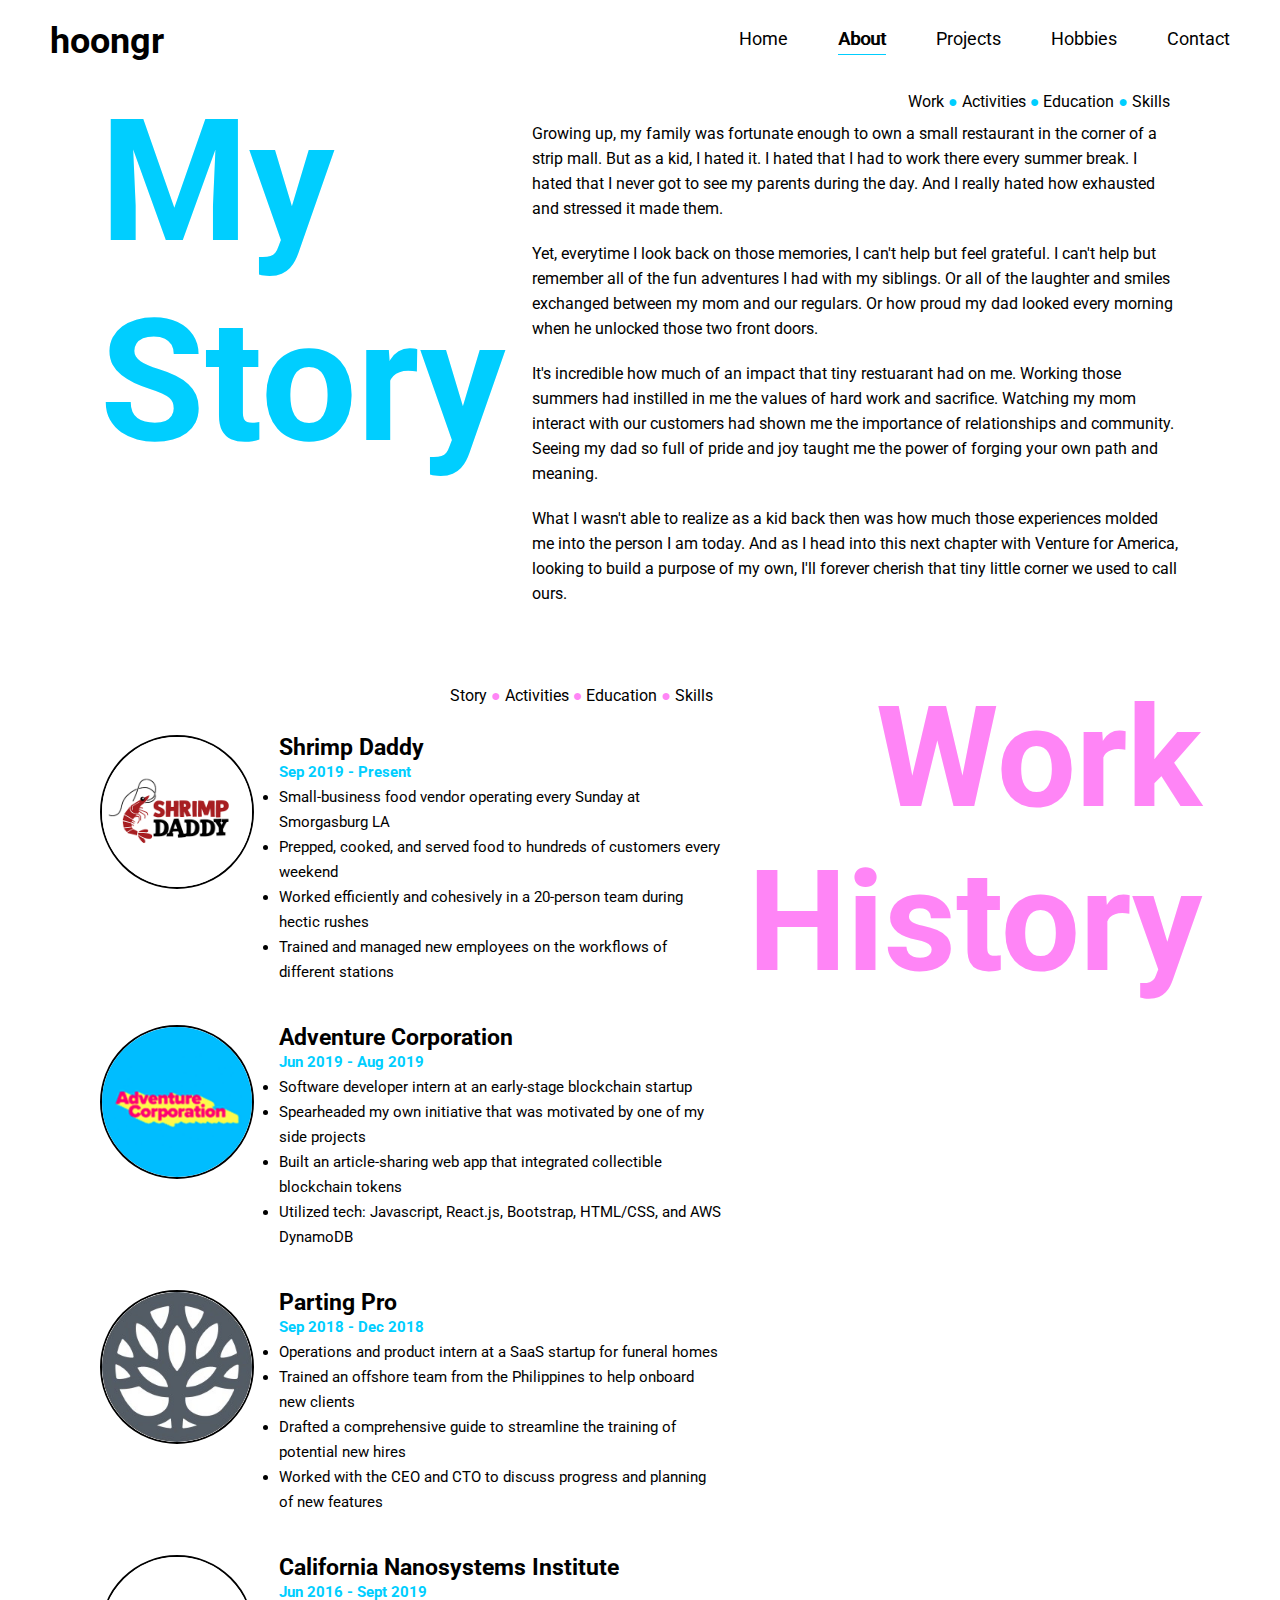
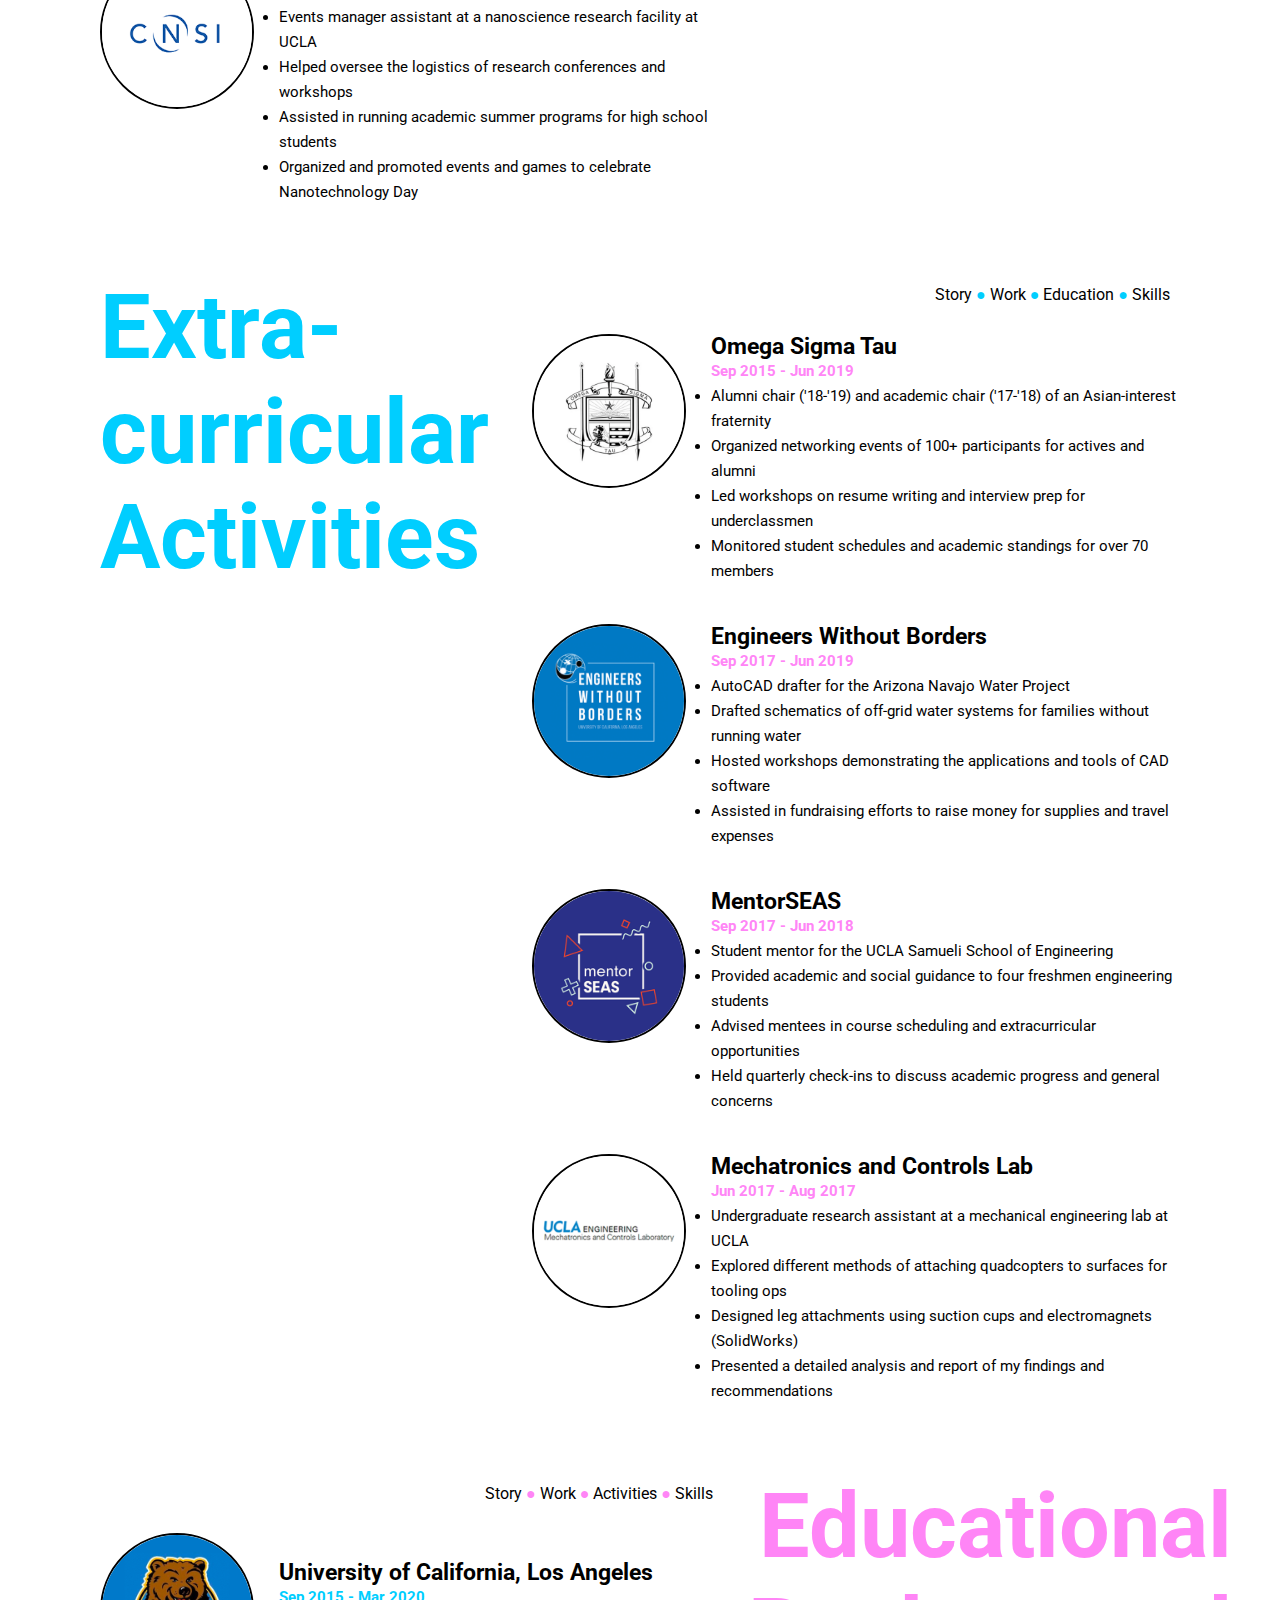
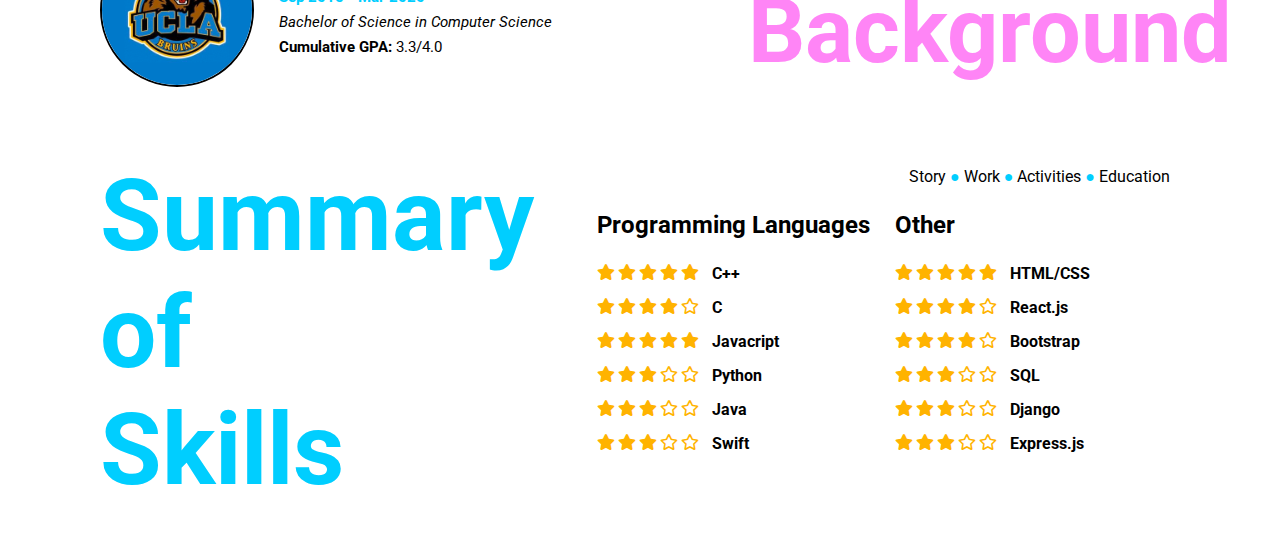
==== commit a90e6906: "added project details" ====
--- a/about.html
+++ b/about.html
@@ -359,12 +359,20 @@
                 <i class='fas fa-star'></i>
                 <i class='far fa-star'></i>
                 <i class='far fa-star'></i>
+                <h4>Java</h4>
+              </div>
+              <div class="skills-row">
+                <i class='fas fa-star'></i>
+                <i class='fas fa-star'></i>
+                <i class='fas fa-star'></i>
+                <i class='far fa-star'></i>
+                <i class='far fa-star'></i>
                 <h4>Swift</h4>
               </div>
             </div> 
 
            <div class="col">
-              <h2>Other Languages</h2>
+              <h2>Other</h2>
               <div class="skills-row">
                 <i class='fas fa-star'></i>
                 <i class='fas fa-star'></i>
@@ -379,7 +387,7 @@
                 <i class='fas fa-star'></i>
                 <i class='fas fa-star'></i>
                 <i class='far fa-star'></i>
-                <h4>React</h4>
+                <h4>React.js</h4>
               </div>            
               <div class="skills-row">
                 <i class='fas fa-star'></i>
@@ -396,7 +404,23 @@
                 <i class='far fa-star'></i>
                 <i class='far fa-star'></i>
                 <h4>SQL</h4>
-              </div>            
+              </div>
+              <div class="skills-row">
+                <i class='fas fa-star'></i>
+                <i class='fas fa-star'></i>
+                <i class='fas fa-star'></i>
+                <i class='far fa-star'></i>
+                <i class='far fa-star'></i>
+                <h4>Django</h4>
+              </div>   
+              <div class="skills-row">
+                <i class='fas fa-star'></i>
+                <i class='fas fa-star'></i>
+                <i class='fas fa-star'></i>
+                <i class='far fa-star'></i>
+                <i class='far fa-star'></i>
+                <h4>Express.js</h4>
+              </div>       
             </div> 
           </div>           
       </section>
--- a/style.css
+++ b/style.css
@@ -204,7 +204,6 @@
 
 /* <------------------------------ Hobbies ------------------------------> */
 .hobby-img {
-  width: 55%;
   height: auto;
   object-fit: cover;
 }
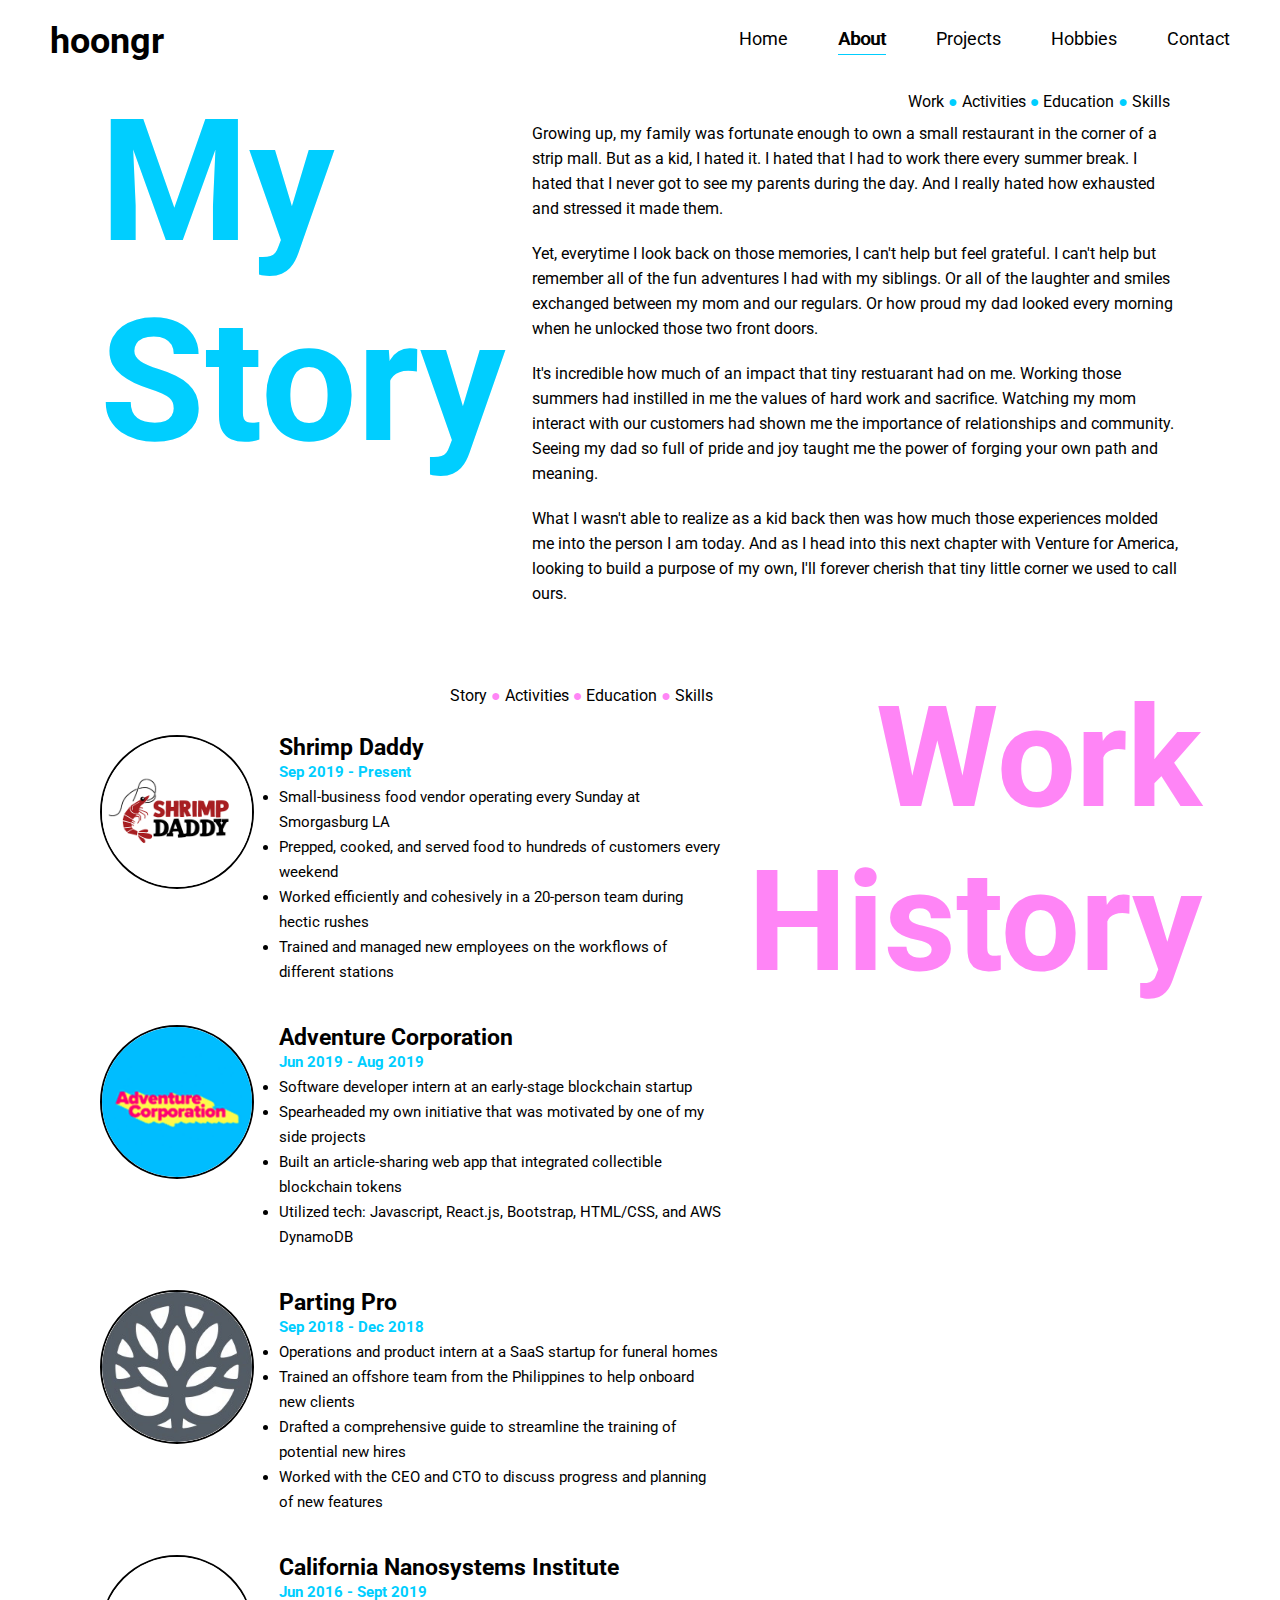
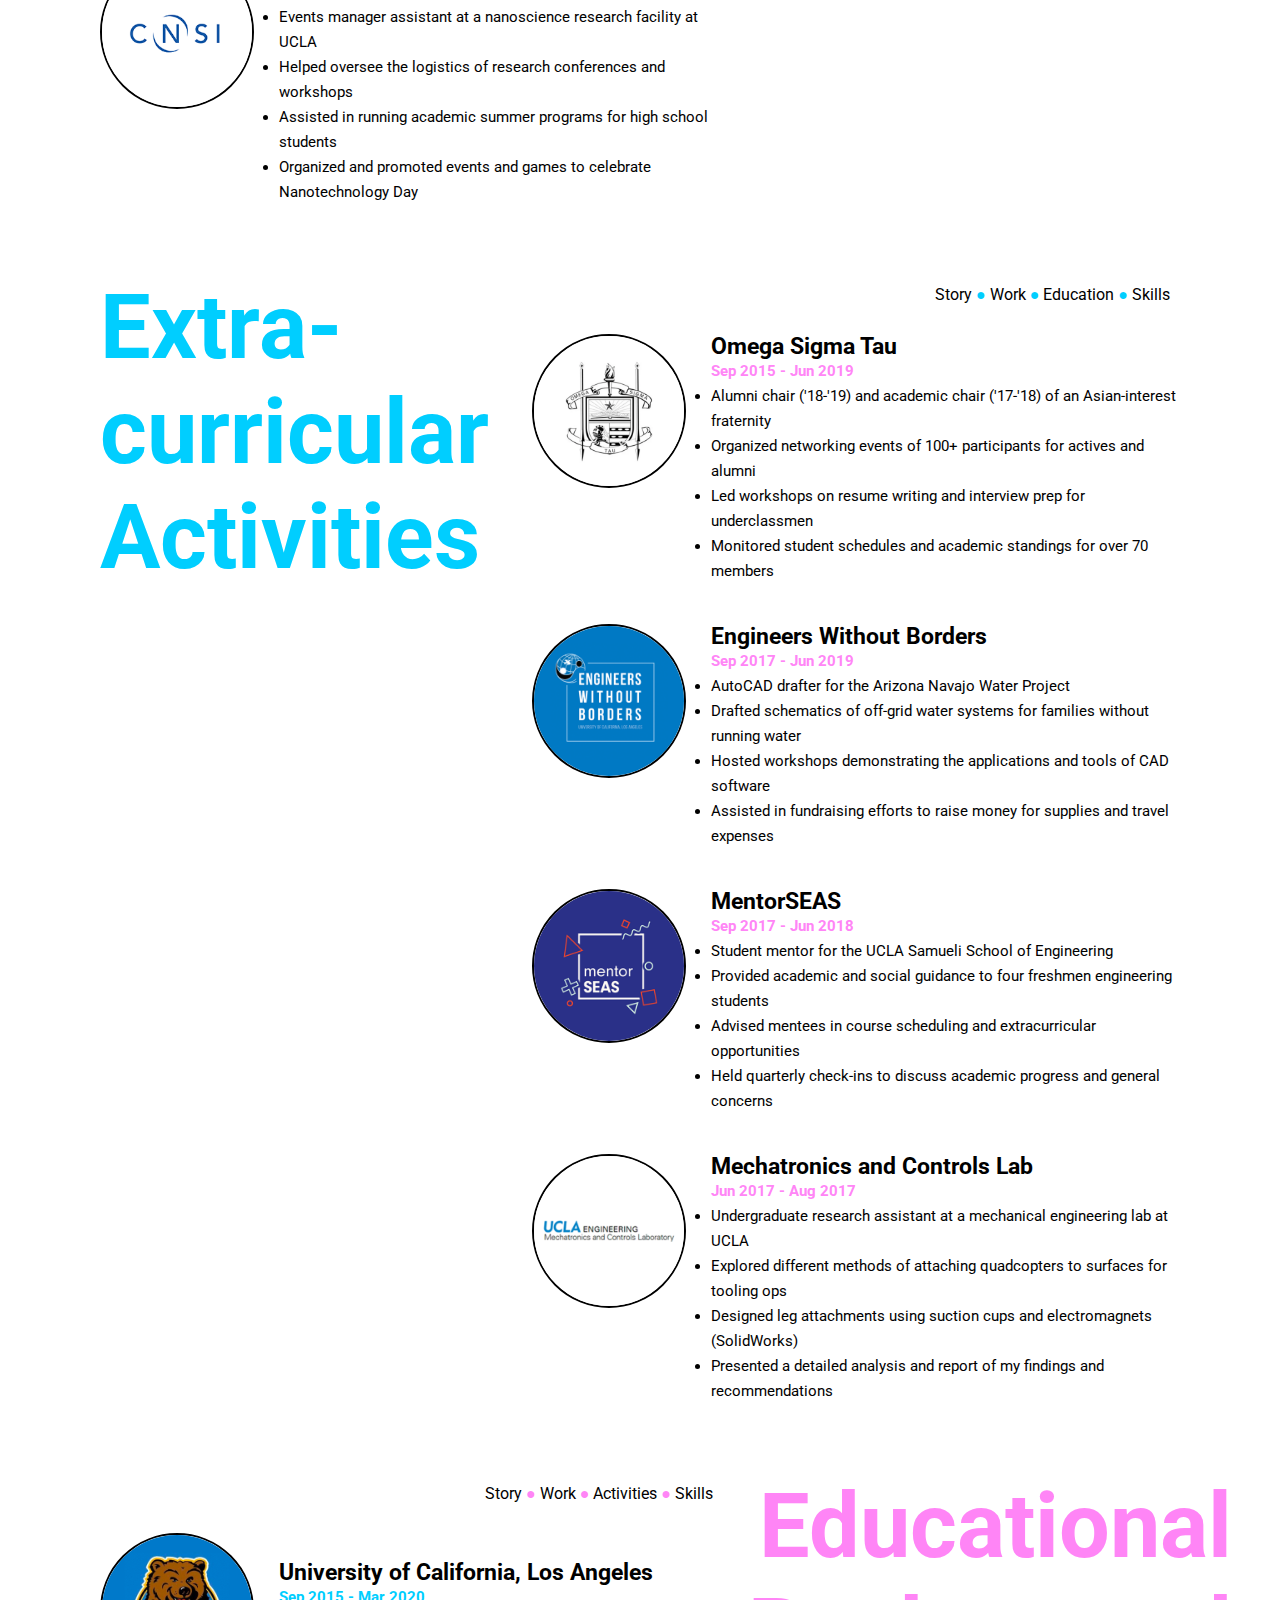
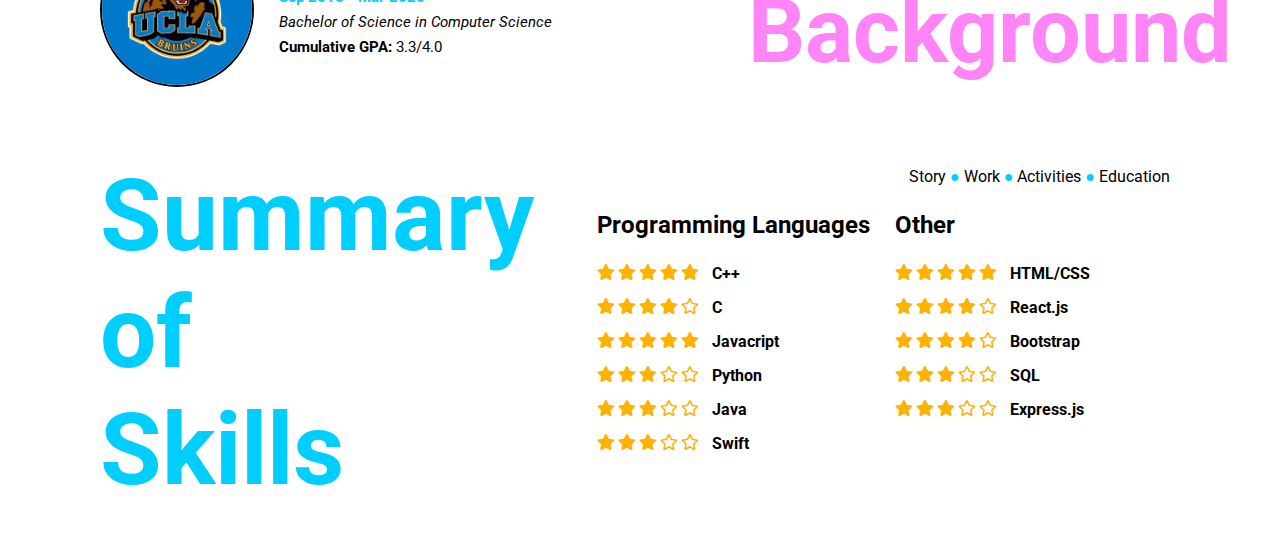
==== commit 56b9981d: "updated skils" ====
--- a/about.html
+++ b/about.html
@@ -411,14 +411,6 @@
                 <i class='fas fa-star'></i>
                 <i class='far fa-star'></i>
                 <i class='far fa-star'></i>
-                <h4>Django</h4>
-              </div>   
-              <div class="skills-row">
-                <i class='fas fa-star'></i>
-                <i class='fas fa-star'></i>
-                <i class='fas fa-star'></i>
-                <i class='far fa-star'></i>
-                <i class='far fa-star'></i>
                 <h4>Express.js</h4>
               </div>       
             </div> 
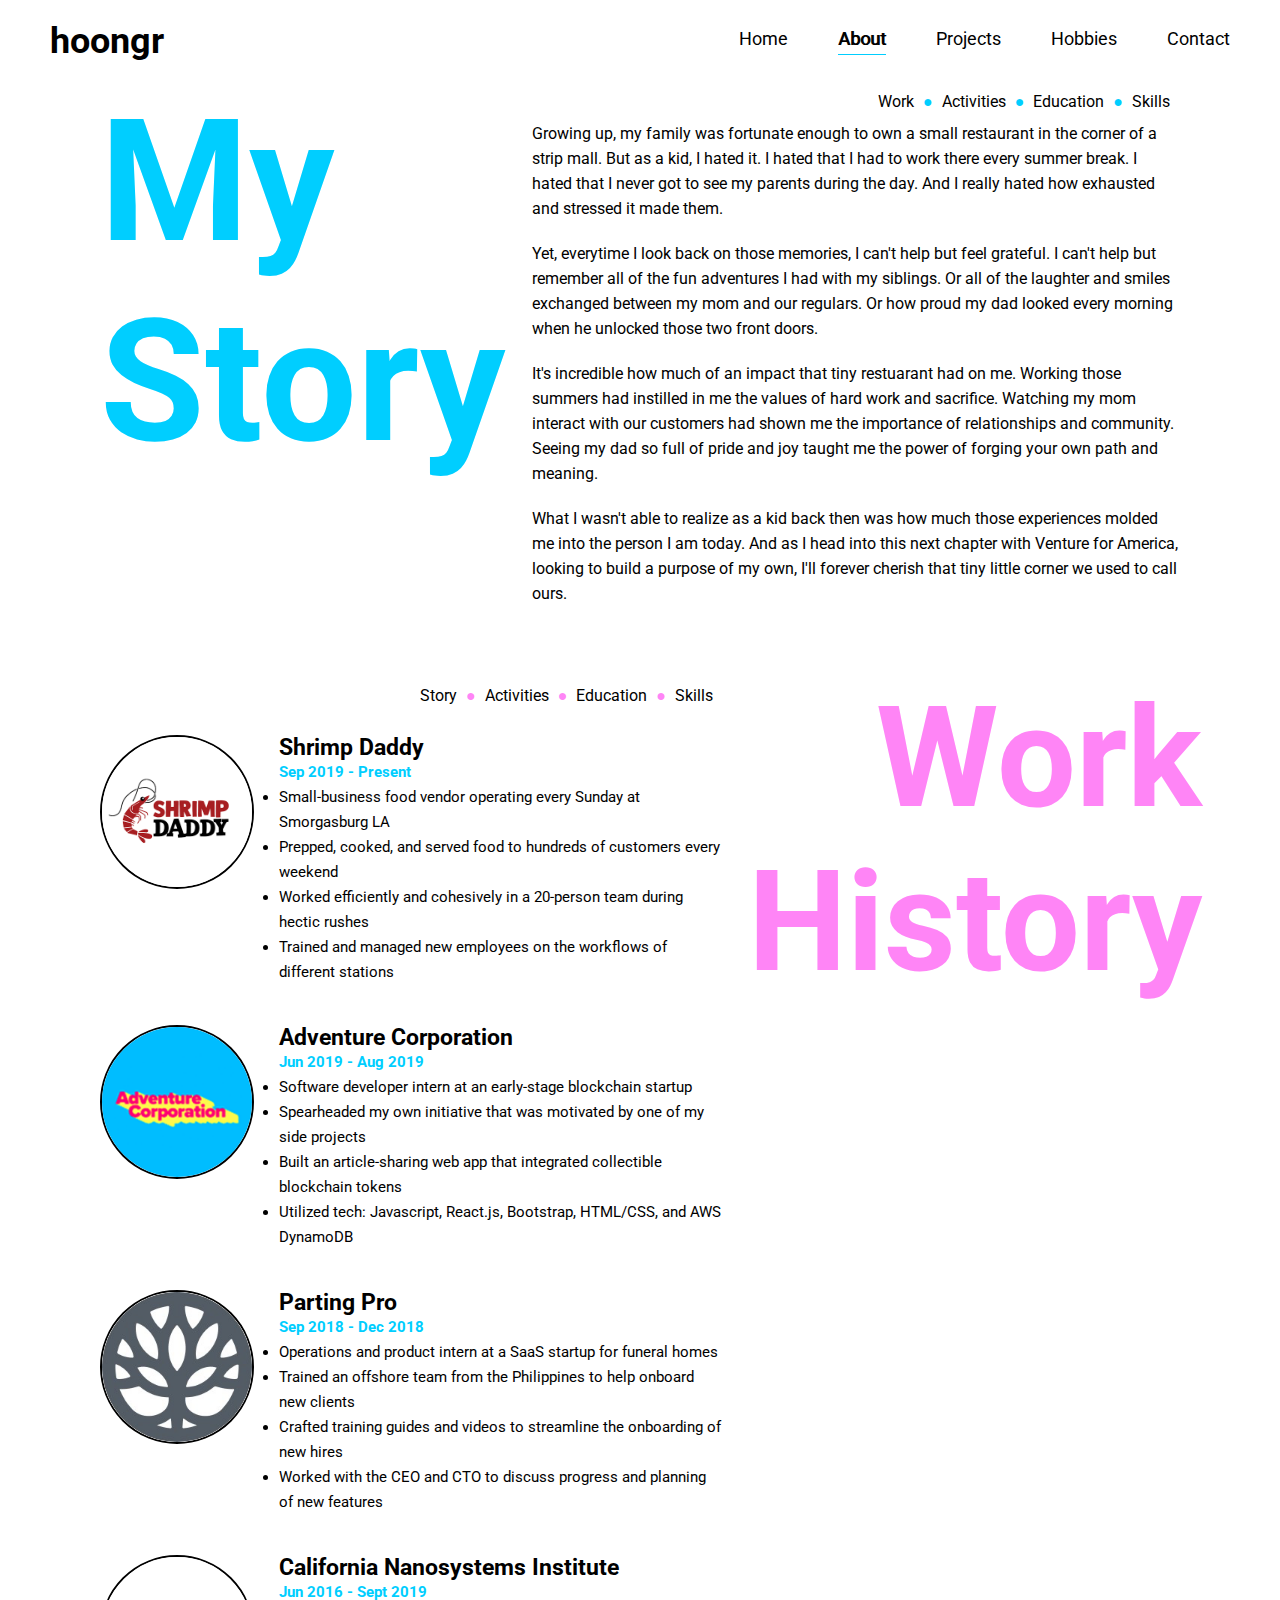
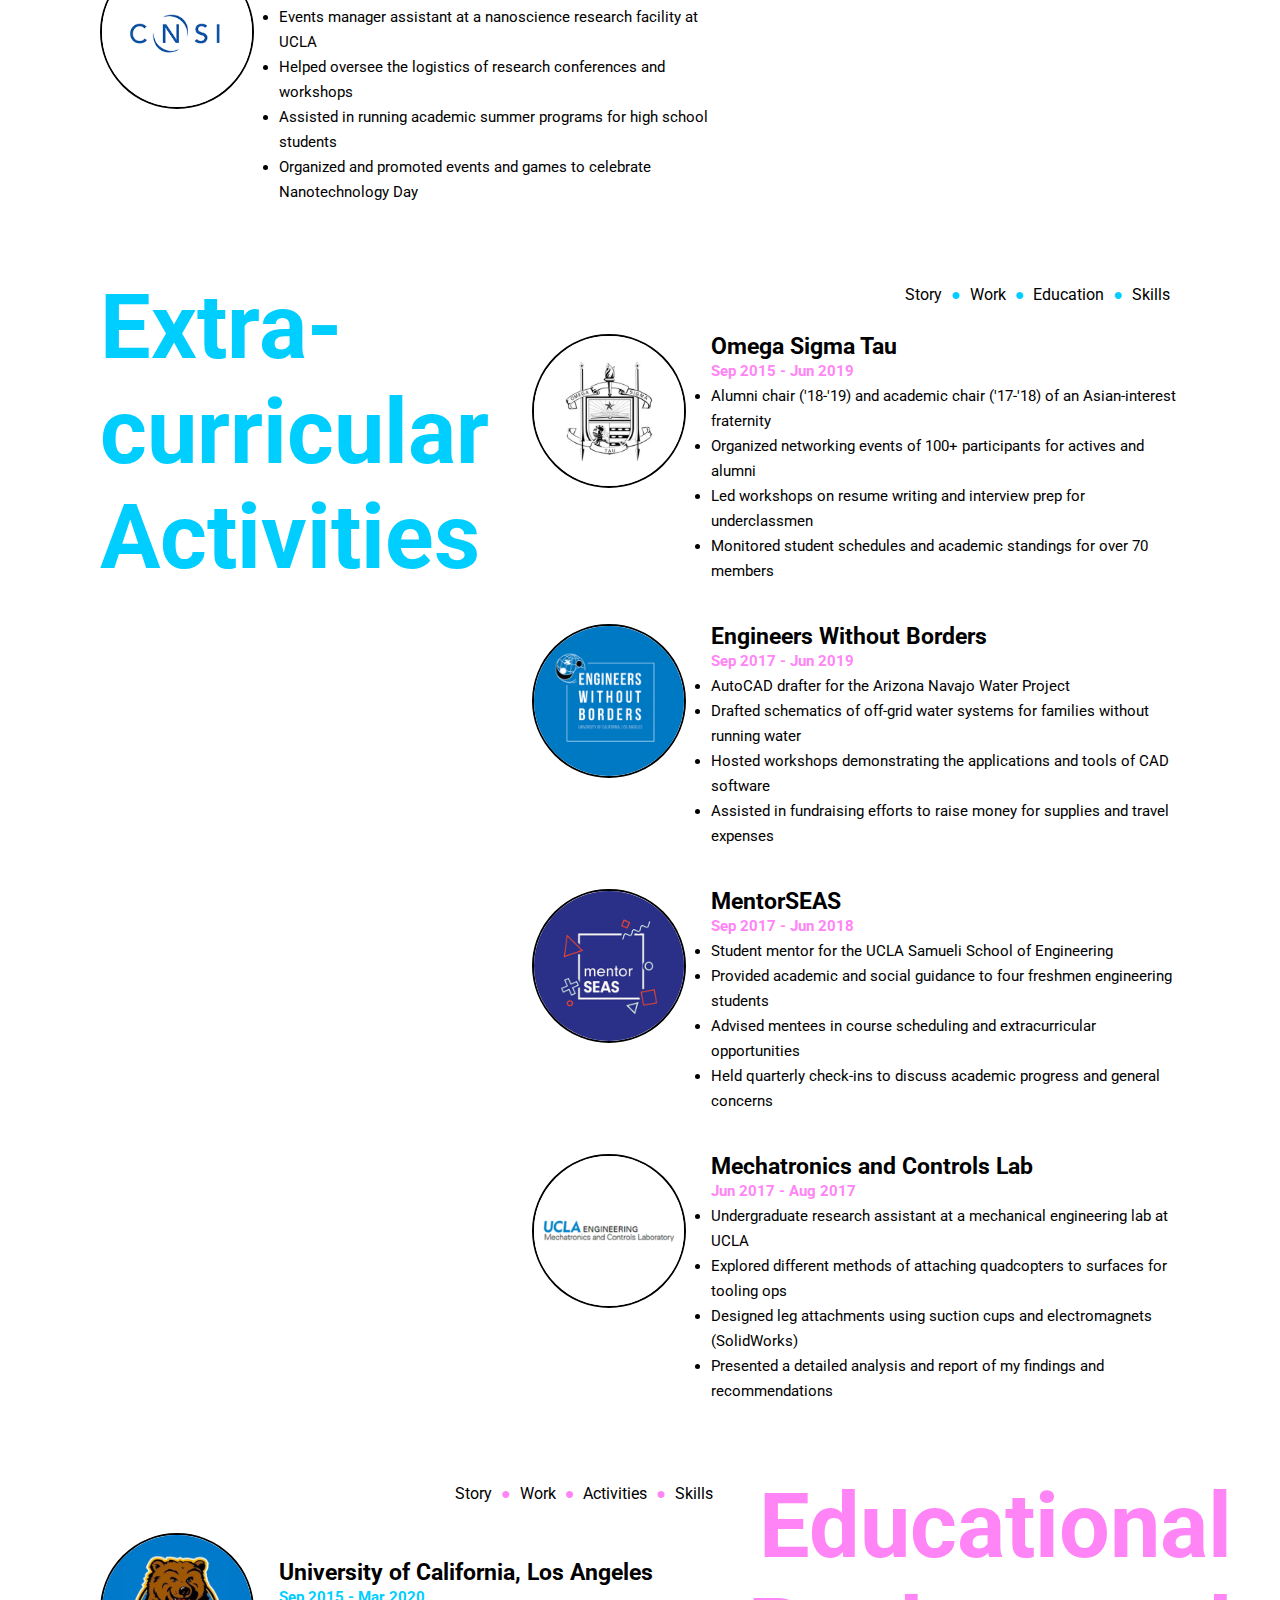
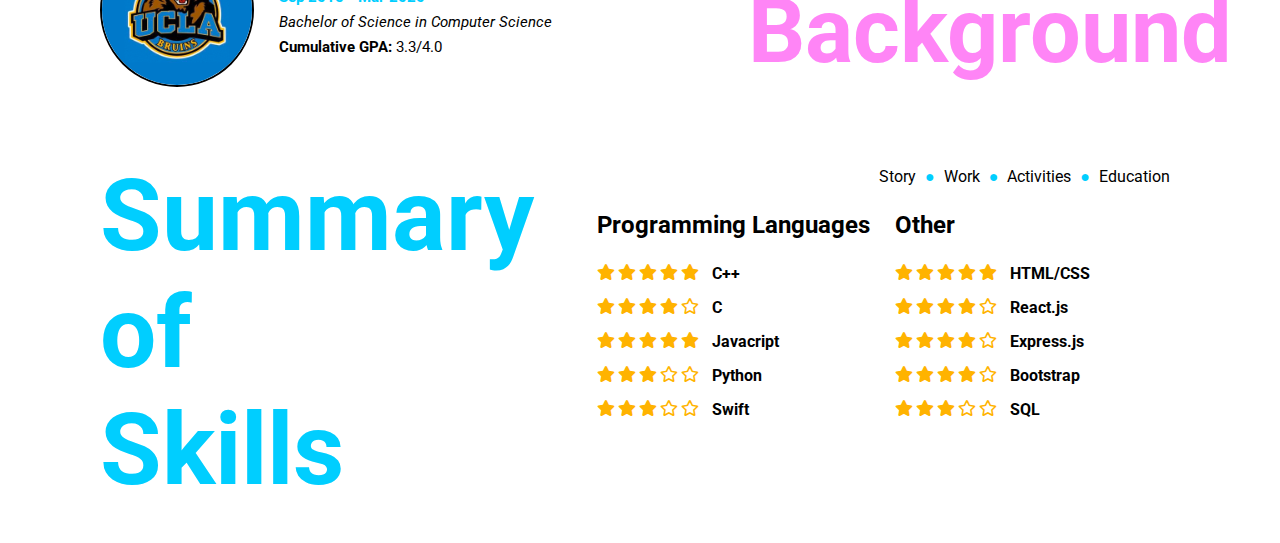
==== commit 4650a4f4: "changes" ====
--- a/about.html
+++ b/about.html
@@ -127,7 +127,7 @@
                 <li>
                   Trained an offshore team from the Philippines to help onboard new clients
                 <li>
-                  Drafted a comprehensive guide to streamline the training of potential new hires
+                  Crafted training guides and videos to streamline the onboarding of new hires
                 </li>
                 <li>
                     Worked with the CEO and CTO to discuss progress and planning of new features
@@ -359,14 +359,6 @@
                 <i class='fas fa-star'></i>
                 <i class='far fa-star'></i>
                 <i class='far fa-star'></i>
-                <h4>Java</h4>
-              </div>
-              <div class="skills-row">
-                <i class='fas fa-star'></i>
-                <i class='fas fa-star'></i>
-                <i class='fas fa-star'></i>
-                <i class='far fa-star'></i>
-                <i class='far fa-star'></i>
                 <h4>Swift</h4>
               </div>
             </div> 
@@ -388,7 +380,15 @@
                 <i class='fas fa-star'></i>
                 <i class='far fa-star'></i>
                 <h4>React.js</h4>
-              </div>            
+              </div>       
+              <div class="skills-row">
+                <i class='fas fa-star'></i>
+                <i class='fas fa-star'></i>
+                <i class='fas fa-star'></i>
+                <i class='fas fa-star'></i>
+                <i class='far fa-star'></i>
+                <h4>Express.js</h4>
+              </div>        
               <div class="skills-row">
                 <i class='fas fa-star'></i>
                 <i class='fas fa-star'></i>
@@ -404,15 +404,7 @@
                 <i class='far fa-star'></i>
                 <i class='far fa-star'></i>
                 <h4>SQL</h4>
-              </div>
-              <div class="skills-row">
-                <i class='fas fa-star'></i>
-                <i class='fas fa-star'></i>
-                <i class='fas fa-star'></i>
-                <i class='far fa-star'></i>
-                <i class='far fa-star'></i>
-                <h4>Express.js</h4>
-              </div>       
+              </div>    
             </div> 
           </div>           
       </section>
--- a/about.css
+++ b/about.css
@@ -14,8 +14,8 @@
 .quick-links {
   padding: 10px;
   align-self: flex-end;
+  margin: 0 -5px;
 }
-  margin: 0 -5px;
 
 .quick-links a {
   color: black;
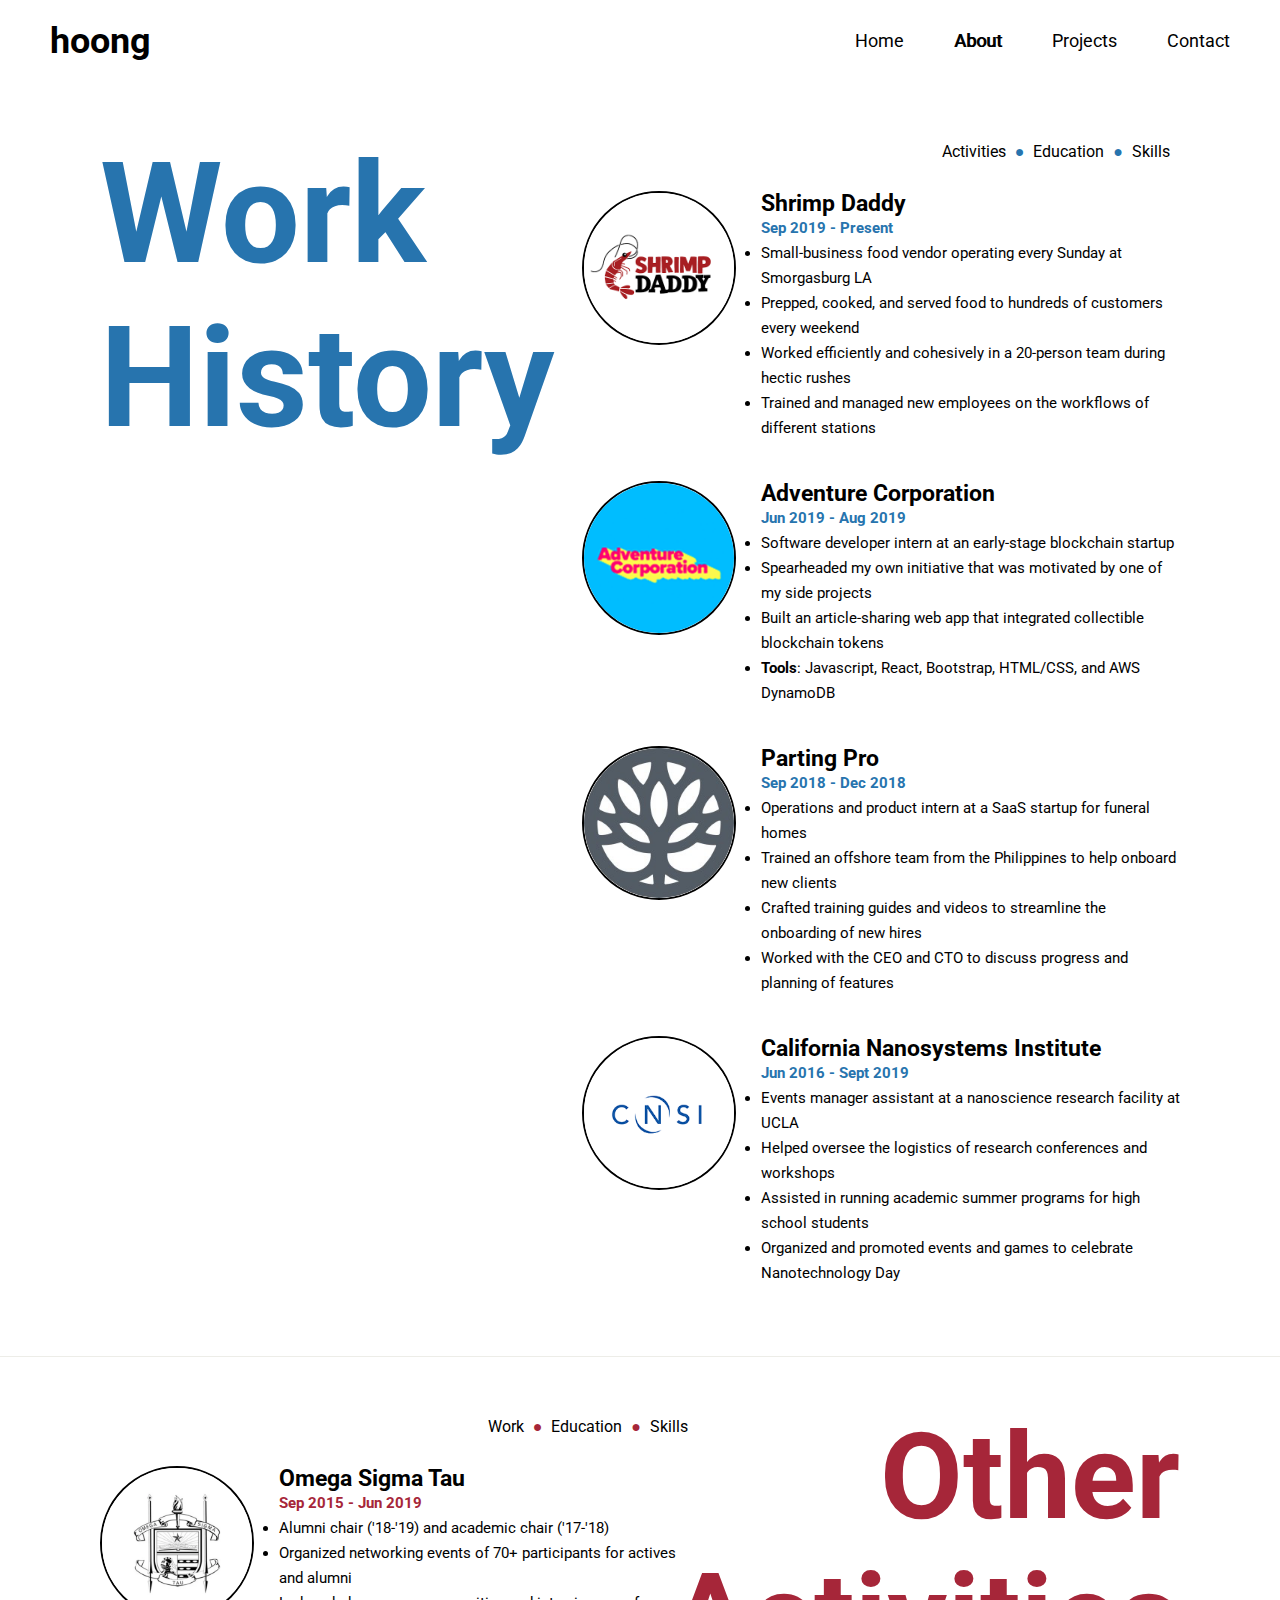
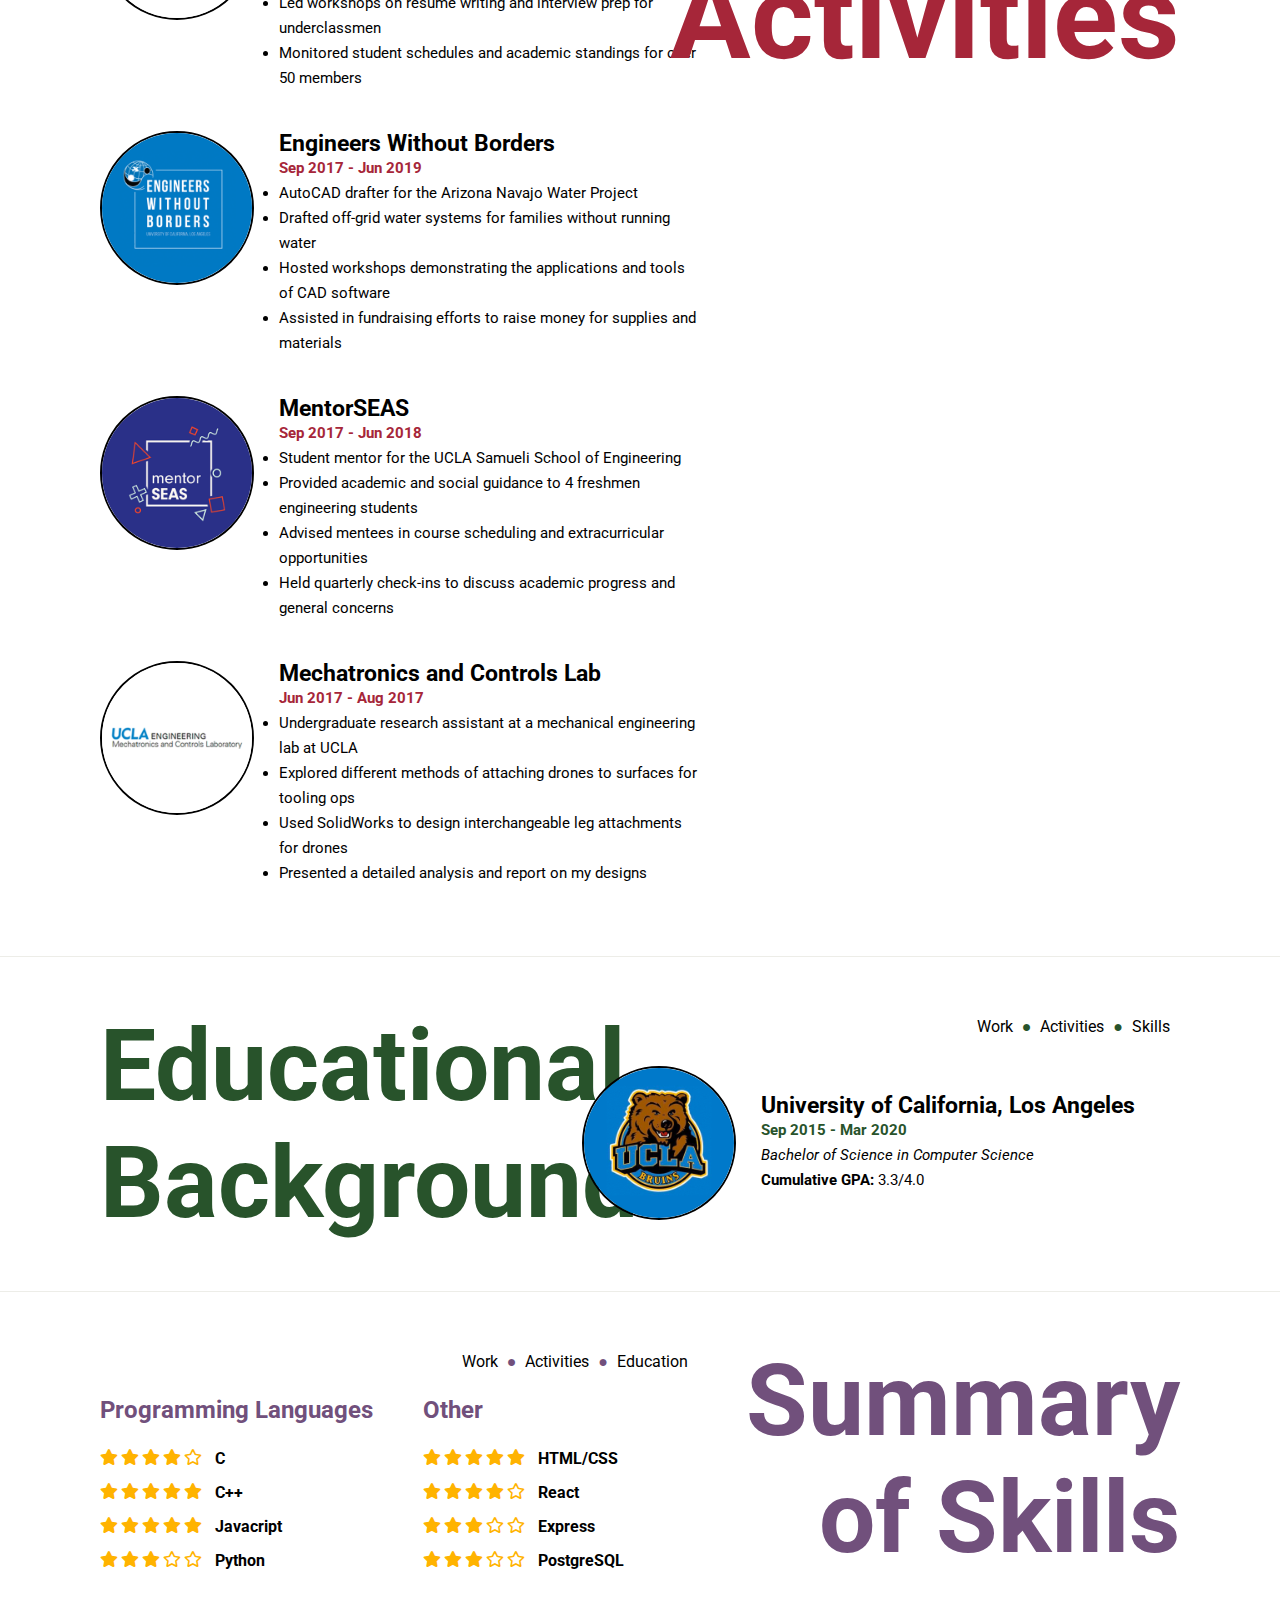
==== commit b996b427: "updated website" ====
--- a/about.html
+++ b/about.html
@@ -10,60 +10,26 @@
   </head>
   <body>
     <nav id="nav" class="navbar">
-      <h2>hoongr</h2>
+      <h2>hoong</h2>
       <div class="nav-links">
         <a href="home.html" class="unactive">Home</a>
         <a href="about.html" class="active">About</a>
         <a href="projects.html" class="unactive">Projects</a>
-        <a href="hobbies.html" class="unactive">Hobbies</a>
+        <!-- <a href="hobbies.html" class="unactive">Hobbies</a> -->
         <a id="contact-btn" class="unactive" onclick="openContact();">Contact</a>
       </div>
     </nav>
 
     <div id="about" class="page">
 
-      <section id="my-story" class="row odd">
-
-        <div class="col header odd" style="font-size: 85px;">
-          <h1>My Story<h1>
+      <section id="work" class="row odd">
+
+        <div class="col header odd" style="font-size: 70px;">
+          <h1>Work History<h1>
         </div>
 
         <div class="col content odd">
           <div class="quick-links">
-            <a href="#work">Work</a>
-            <span>&#9679;</span>
-            <a href="#activities">Activities</a>
-            <span>&#9679;</span>
-            <a href="#education">Education</a>          
-            <span>&#9679;</span>
-            <a href="#skills">Skills</a>    
-          </div>
-
-          <div class="content-text">
-            <p>
-              Growing up, my family was fortunate enough to own a small restaurant in the corner of a strip mall. But as a kid, I hated it. I hated that I had to work there every summer break. I hated that I never got to see my parents during the day. And I really hated how exhausted and stressed it made them. 
-            </p>
-            <p>
-              Yet, everytime I look back on those memories, I can't help but feel grateful. I can't help but remember all of the fun adventures I had with my siblings. Or all of the laughter and smiles exchanged between my mom and our regulars. Or how proud my dad looked every morning when he unlocked those two front doors.
-            </p> 
-            <p>
-              It's incredible how much of an impact that tiny restuarant had on me. Working those summers had instilled in me the values of hard work and sacrifice. Watching my mom interact with our customers had shown me the importance of relationships and community. Seeing my dad so full of pride and joy taught me the power of forging your own path and meaning.
-            </p> 
-            <p>
-              What I wasn't able to realize as a kid back then was how much those experiences molded me into the person I am today. And as I head into this next chapter with Venture for America, looking to build a purpose of my own, I'll forever cherish that tiny little corner we used to call ours.
-            </p>   
-          </div>
-
-        </div>
-      </section>
-
-      <section id="work" class="row even">
-
-        <div class="col content even">
-
-          <div class="quick-links">
-            <a href="#my-story">Story</a>
-            <span>&#9679;</span>
             <a href="#activities">Activities</a>
             <span>&#9679;</span>
             <a href="#education">Education</a>          
@@ -95,7 +61,7 @@
 
           <div class="item">
             <img src="./images/about/advencorp.png">
-            <div class="item-text even">
+            <div class="item-text odd">
               <h2>Adventure Corporation</h2>
               <h4>Jun 2019 - Aug 2019</h4>
               <div class="item-list">
@@ -109,7 +75,7 @@
                   Built an article-sharing web app that integrated collectible blockchain tokens
                 </li>
                 <li>
-                  Utilized tech: Javascript, React.js, Bootstrap, HTML/CSS, and AWS DynamoDB
+                  <b>Tools</b>: Javascript, React, Bootstrap, HTML/CSS, and AWS DynamoDB
                 </li>
               </div>
             </div>
@@ -117,7 +83,7 @@
 
           <div class="item">
             <img src="./images/about/partingpro.png">
-            <div class="item-text even">
+            <div class="item-text odd">
               <h2>Parting Pro</h2>
               <h4>Sep 2018 - Dec 2018</h4>
               <div class="item-list">
@@ -130,7 +96,7 @@
                   Crafted training guides and videos to streamline the onboarding of new hires
                 </li>
                 <li>
-                    Worked with the CEO and CTO to discuss progress and planning of new features
+                  Worked with the CEO and CTO to discuss progress and planning of features
                 </li>
               </div>
             </div>
@@ -138,7 +104,7 @@
 
           <div class="item">
             <img src="./images/about/cnsi.png">
-            <div class="item-text even">
+            <div class="item-text odd">
               <h2>California Nanosystems Institute</h2>
               <h4>Jun 2016 - Sept 2019</h4>
               <div class="item-list">
@@ -159,20 +125,11 @@
           </div> 
 
         </div>
-        <div class="col header even" style="font-size: 70px;">
-          <h1>Work History<h1>
-        </div>
       </section>
 
-      <section id="activities" class="row odd">
-        <div class="col header odd" style="font-size: 45px;">
-          <h1>Extra-curricular Activities<h1>
-        </div>
-
-        <div class="col content odd">
+      <section id="activities" class="row even">
+        <div class="col content even">
           <div class="quick-links">
-            <a href="#my-story">Story</a>
-            <span>&#9679;</span>
             <a href="#work">Work</a>
             <span>&#9679;</span>
             <a href="#education">Education</a>          
@@ -187,16 +144,16 @@
               <h4>Sep 2015 - Jun 2019</h4>
               <div class="item-list">
                 <li>
-                  Alumni chair ('18-'19) and academic chair ('17-'18) of an Asian-interest fraternity 
-                </li>
-                <li>
-                  Organized networking events of 100+ participants for actives and alumni
+                  Alumni chair ('18-'19) and academic chair ('17-'18)
+                </li>
+                <li>
+                  Organized networking events of 70+ participants for actives and alumni
                 </li>
                 <li>
                   Led workshops on resume writing and interview prep for underclassmen
                 </li>
                 <li>
-                  Monitored student schedules and academic standings for over 70 members
+                  Monitored student schedules and academic standings for over 50 members
                 </li>
               </div>
             </div>
@@ -212,12 +169,13 @@
                   AutoCAD drafter for the Arizona Navajo Water Project
                 </li>
                 <li>
-                  Drafted schematics of off-grid water systems for families without running water
+                  Drafted off-grid water systems for families without running water
                 </li>
                 <li>
                   Hosted workshops demonstrating the applications and tools of CAD software
-                <li>
-                  Assisted in fundraising efforts to raise money for supplies and travel expenses
+                </li>
+                <li>
+                  Assisted in fundraising efforts to raise money for supplies and materials
                 </li>
               </div>
             </div>
@@ -233,7 +191,7 @@
                   Student mentor for the UCLA Samueli School of Engineering
                 </li>
                 <li>
-                  Provided academic and social guidance to four freshmen engineering students
+                  Provided academic and social guidance to 4 freshmen engineering students
                 </li>
                 <li>
                   Advised mentees in course scheduling and extracurricular opportunities
@@ -255,25 +213,31 @@
                   Undergraduate research assistant at a mechanical engineering lab at UCLA
                 </li>
                 <li>
-                  Explored different methods of attaching quadcopters to surfaces for tooling ops
-                </li>
-                <li>
-                  Designed leg attachments using suction cups and electromagnets (SolidWorks)
-                </li>
-                <li>
-                  Presented a detailed analysis and report of my findings and recommendations
-                </li>
-              </div>
-            </div>
-          </div> 
+                  Explored different methods of attaching drones to surfaces for tooling ops
+                </li>
+                <li>
+                  Used SolidWorks to design interchangeable leg attachments for drones
+                </li>
+                <li>
+                  Presented a detailed analysis and report on my designs
+                </li>
+              </div>
+            </div>
+          </div> 
+        </div>
+
+        <div class="col header even" style="font-size: 60px;">
+          <h1>Other Activities<h1>
         </div>
       </section>
 
-      <section id="education" class="row even">
-        <div class="col content even">
+      <section id="education" class="row odd">
+        <div class="col header odd" style="font-size: 50px;">
+          <h1>Educational Background<h1>
+        </div>
+
+        <div class="col content odd">
           <div class="quick-links">
-            <a href="#my-story">Story</a>
-            <span>&#9679;</span>
             <a href="#work">Work</a>             
             <span>&#9679;</span>
             <a href="#activities">Activities</a>        
@@ -295,22 +259,13 @@
             </div>
           </div>  
         </div>
-
-        <div class="col header even" style="font-size: 45px;">
-          <h1>Educational Background<h1>
-        </div>
       </section>
 
 
-      <section id="skills" class="row odd" style="padding-bottom: 35px;">
-        <div class="col header odd" style="font-size: 50px;">
-          <h1>Summary of Skills<h1>
-        </div>
-
-        <div class="col content odd">
+      <section id="skills" class="row even" style="padding-bottom: 35px; border-bottom: none;">
+
+        <div class="col content even">
           <div class="quick-links">
-            <a href="#my-story">Story</a>
-            <span>&#9679;</span>
             <a href="#work">Work</a>
             <span>&#9679;</span>
             <a href="#activities">Activities</a>          
@@ -326,17 +281,17 @@
                 <i class='fas fa-star'></i>
                 <i class='fas fa-star'></i>
                 <i class='fas fa-star'></i>
+                <i class='far fa-star'></i>
+                <h4>C</h4>
+              </div> 
+              <div class="skills-row">
+                <i class='fas fa-star'></i>
+                <i class='fas fa-star'></i>
+                <i class='fas fa-star'></i>
+                <i class='fas fa-star'></i>
                 <i class='fas fa-star'></i>
                 <h4>C++</h4>
-              </div>
-              <div class="skills-row">
-                <i class='fas fa-star'></i>
-                <i class='fas fa-star'></i>
-                <i class='fas fa-star'></i>
-                <i class='fas fa-star'></i>
-                <i class='far fa-star'></i>
-                <h4>C</h4>
-              </div>            
+              </div>           
               <div class="skills-row">
                 <i class='fas fa-star'></i>
                 <i class='fas fa-star'></i>
@@ -353,14 +308,6 @@
                 <i class='far fa-star'></i>
                 <h4>Python</h4>
               </div>
-              <div class="skills-row">
-                <i class='fas fa-star'></i>
-                <i class='fas fa-star'></i>
-                <i class='fas fa-star'></i>
-                <i class='far fa-star'></i>
-                <i class='far fa-star'></i>
-                <h4>Swift</h4>
-              </div>
             </div> 
 
            <div class="col">
@@ -379,73 +326,70 @@
                 <i class='fas fa-star'></i>
                 <i class='fas fa-star'></i>
                 <i class='far fa-star'></i>
-                <h4>React.js</h4>
+                <h4>React</h4>
               </div>       
               <div class="skills-row">
                 <i class='fas fa-star'></i>
                 <i class='fas fa-star'></i>
                 <i class='fas fa-star'></i>
-                <i class='fas fa-star'></i>
-                <i class='far fa-star'></i>
-                <h4>Express.js</h4>
+                <i class='far fa-star'></i>
+                <i class='far fa-star'></i>
+                <h4>Express</h4>
               </div>        
               <div class="skills-row">
                 <i class='fas fa-star'></i>
                 <i class='fas fa-star'></i>
                 <i class='fas fa-star'></i>
-                <i class='fas fa-star'></i>
-                <i class='far fa-star'></i>
-                <h4>Bootstrap</h4>
-              </div>
-              <div class="skills-row">
-                <i class='fas fa-star'></i>
-                <i class='fas fa-star'></i>
-                <i class='fas fa-star'></i>
-                <i class='far fa-star'></i>
-                <i class='far fa-star'></i>
-                <h4>SQL</h4>
+                <i class='far fa-star'></i>
+                <i class='far fa-star'></i>
+                <h4>PostgreSQL</h4>
               </div>    
             </div> 
-          </div>           
+          </div>   
+        </div>
+
+        <div class="col header even" style="font-size: 50px;">
+          <h1>Summary of Skills<h1>
+        </div>        
       </section>
     </div>
 
     <div id="overlay" class="contact-container" hidden>
       <div class="contact-card a-hover">
-        <button onclick="closeContact();" class="close-btn">X</button> 
-        <img src="./images/headshot.png" style="width:100%">
+        <button onclick="closeContact();" class="btn" style="margin-bottom: 35px;">Close</button> 
+        <!-- <img src="./images/headshot.png" style="width:100%"> -->
         
         <h1>Raymond Hoong</h1>
-        <p class="title">Software Engineer</p>
-        <p>Los Angeles</p>
-
-        <a href="https://linkedin.com/in/raymondhoong"  target="_blank" style="margin-right: 10px;">
-          <i class="fa fa-linkedin"></i>
-        </a>
-        <a href="https://github.com/hoongr"  target="_blank" style="margin-right: 10px;">
-          <i class="fa fa-github"></i>
-        </a>
-        <a href="./files/Match_Resume.pdf"  target="_blank">
-          <img class="resume" src="./images/business.png">
-        </a>
-        
-        <div id="contact-info" style="padding-top: 10px;" hidden>
-          <div class="row" style="justify-content: center;">
-            <i class="fa fa-envelope" style="margin-right: 8px;"></i>
-            <p>raymondhoong@gmail.com</p>
-          </div>
-          <div class="row" style="justify-content: center;">
-            <i class="fa fa-phone" style="margin-right: 8px;"></i>
-            <p>(626) 695 8820</p>
+        <p class="title">Software Engineer</p>  
+        <p>Los Angeles, CA</p>
+
+        <div class="contact-links">
+          <a href="https://linkedin.com/in/raymondhoong"  target="_blank" style="margin-right: 10px;">
+            <i class="fa fa-linkedin"></i>
+          </a>
+          <a href="https://github.com/hoongr"  target="_blank" style="margin-right: 10px;">
+            <i class="fa fa-github"></i>
+          </a>
+          <a href="./files/Match_Resume.pdf"  target="_blank">
+            <img class="resume" src="./images/business.png">
+          </a>
+        </div>
+
+        <div id="contact-info" hidden>
+          <div class="row">
+            <i class="fa fa-phone"></i>
+            <p>: (626) 695 8820</p>
+          </div>
+          <div class="row" style="margin-top: 10px;">
+            <i class="fa fa-envelope"></i>
+            <p>: raymondhoong@gmail.com</p>
           </div>
         </div>  
 
-        <p style="margin-bottom: 0;">
-          <button class="info-btn" onclick="showInfo();">Contact</button>
-        </p>
+        <button onclick="showInfo();" class="btn" style="margin-top: 35px;">Contact Me</button>
       </div>
     </div>
+
     <script src="script.js"></script>
-
   </body>
 </html>--- a/style.css
+++ b/style.css
@@ -38,14 +38,11 @@
 }
 
 .navbar .active {
-  padding-bottom: 5px;
-  border-bottom: 1px solid #00CEFF;
   text-shadow: 1px 0px 0px black;
 }
 
 .navbar .unactive:hover {
-  padding-bottom: 5px;
-  border-bottom: 1px solid #FF85F6;
+  opacity: 0.4;
 }
 
 .active-contact {
@@ -68,13 +65,6 @@
   color: black;
 }
 
-@media screen and (max-width: 660px) {
-  div.contact-container, 
-  div.page {
-    top: 94px;
-  }
-}
-
 @media screen and (max-width: 860px) {
   .nav-links {
     margin: -10px 0 0 30px;
@@ -86,9 +76,16 @@
   }
 }
 
+@media screen and (max-width: 556px) {
+  div.contact-container, 
+  div.page {
+    top: 99px;
+  }
+}
+
 /* <------------------------------ Contact ------------------------------> */
 .contact-container {
-  background-color: rgba(0, 0, 0, 0.8);
+  background-color: rgba(0, 0, 0, 0.4);
   position: fixed;
   overflow-y: scroll;
   top: 82px;
@@ -100,7 +97,6 @@
 }
 
 .contact-card {
-  box-shadow: 0 4px 8px 0 rgba(0, 0, 0, 0.2);
   max-width: 300px;
   margin: auto;
   margin-bottom: 50px;
@@ -108,7 +104,8 @@
   background-color: white;
 
   position: relative;
-  top: 50px;
+  top: 50%;
+  transform: translateY(-50%);
 }
 
 .contact-card button {
@@ -116,42 +113,32 @@
   outline: 0;
   text-align: center;
   cursor: pointer;
+}
+
+.contact-card .btn {
+  display: inline-block;
+  padding: 8px;
+  width: 100%;
+  font-size: 18px;
+  margin: -1px 0;
   color: white;
   background-color: #000;
 }
 
-.contact-card .close-btn {
-  position: absolute;
-  top: 0;
-  right: 0;
-  z-index: 4;
+.contact-card .title {
+  color: #69A2B0;
   font-size: 20px;
-  margin: 5px;
+  margin: 5px 0;
 }
 
-.contact-card .info-btn {
-  display: inline-block;
-  padding: 8px;
-  width: 100%;
-  font-size: 18px;
-  margin-bottom: -1px;
-}
-
-.contact-card .title {
-  color: grey;
-  font-size: 18px;
-}
-
-.contact-card p,
-.contact-card i {
-  margin-bottom: 10px;
+.contact-links {
+  margin-top: 20px;
 }
 
 .contact-card a {
   text-decoration: none;
-  font-size: 22px;
+  font-size: 30px;
   color: black;
-  margin-bottom: 25px;
 }
 
 .contact-container button:hover, 
@@ -160,61 +147,25 @@
 }
 
 .resume {
-  width: 20px;
-  height: 20px;
+  width: 25px;
+  height: 25px;
   object-fit: cover;
 }
 
 #contact-info {
-  border-top: 1px solid black;
+  margin-top: 25px;
+}
+
+#contact-info .row {
+  justify-content: center;
+}
+
+#contact-info .row i {
+  margin-right: 5px;
 }
 
 .show {
   display: block;
-}
-
-/* <------------------------------ About / Projects  ------------------------------> */
-.item {
-  display: flex;
-  margin: 20px 0;
-}
-
-.item-text {
-  align-self: center;
-  margin-left: 25px;
-  line-height: 25px;
-  font-size: 15px;
-}
-
-.even .item-text h4 {
-  color: #00CEFF;
-}
-
-.odd .item-text h4 {
-  color: #FF85F6;
-}
-
-#about img {
-  width: 150px;
-  height: 150px;
-  border-radius: 50%;
-  border: 2px solid black;
-  object-fit: cover;
-}
-
-/* <------------------------------ Hobbies ------------------------------> */
-.hobby-img {
-  height: auto;
-  object-fit: cover;
-}
-
-.hobby-row {
-  display: flex;
-  justify-content: center;
-  align-items: center;
-  padding: 25px 50px 50px;
-  box-sizing: border-box;
-  width: 100vw;
 }
 
 /* <------------------------------ General ------------------------------> */
@@ -232,8 +183,6 @@
 .row {
   width: 100%;
   display: flex;
-
-  /* Try space between */
   justify-content: space-between;
   align-items: center;
 }
@@ -243,53 +192,4 @@
   flex-direction: column;
   justify-content: flex-start;
   align-items: flex-start;
-  /* margin-right: -50px; */
 }
-
-/* STARTING HERE - USED BY ABOUT AND HOBBIES */
-.header {
-  width: 40%;
-  font-size: 5em;
-  word-spacing: 100vw;
-}
-
-.header.odd {
-  color: #00CEFF;
-  /* margin-right: 25px; */
-}
-
-.header.even {
-  color: #FF85F6;
-  margin-left: 25px;
-  text-align: right;
-}
-
-.content {
-  width: 60%;
-}
-
-/* ENDING HERE */
-
-.mb-10 {
-  margin-bottom: 10px;
-}
-
-.mb-25 {
-  margin-bottom: 25px;
-}
-
-.mb-50: {
-  margin-bottom: 50px;
-}
-
-.black {
-  color: black;
-}
-
-.blue {
-  color: #00CEFF;
-}
-
-.pink {
-  color: #FF85F6;
-}
--- a/about.css
+++ b/about.css
@@ -3,6 +3,26 @@
   padding: 50px 100px;
   box-sizing: border-box;
   align-items: flex-start;
+}
+
+.header {
+  width: 40%;
+  font-size: 5em;
+}
+
+.col.header.even {
+  margin-left: 50px;
+  text-align: right;
+  align-items: flex-end;
+}
+
+.col.header.odd {
+  margin-right: 50px;
+  text-align: left;
+}
+
+.content {
+  width: 60%;
 }
 
 .content-text p {
@@ -22,27 +42,55 @@
   margin: 0 5px;
 }
 
-.odd .quick-links span {
-  color: #00CEFF;
-}
-
-.even .quick-links span {
-  color: #FF85F6;
-}
-
-.odd .quick-links a:hover {
+.quick-links a:hover {
   padding-bottom: 3px;
-  border-bottom: 1px solid #FF85F6;
-}
-
-.even .quick-links a:hover {
-  padding-bottom: 3px;
-  border-bottom: 1px solid #00CEFF;
+  border-bottom: 1px solid #468189;
 }
 
 #about section.row {
-  padding-top: 100px;
-  margin-top: -100px;
+  padding-top: 130px;
+  margin-top: -80px;
+  border-bottom: 1px solid #EDEDE8;
+}
+
+#about img {
+  width: 150px;
+  height: 150px;
+  border-radius: 50%;
+  border: 2px solid black;
+  object-fit: cover;
+}
+
+.item {
+  display: flex;
+  margin: 20px 0;
+}
+
+.item-text {
+  align-self: center;
+  margin-left: 25px;
+  line-height: 25px;
+  font-size: 15px;
+}
+
+#work h1, #work h4, #work .quick-links span {
+  color: #2774AE;
+}
+
+#activities h1, #activities h4, #activities .quick-links span {
+  color: #A62639;
+}
+
+#education h1, #education h4, #education .quick-links span {
+  color: #28532B;
+}
+
+#skills h1, #skills h2, #skills .quick-links span {
+  color: #71507C;
+}
+
+#skills h4 {
+  color: black;
 }
 
 /* <------------------------------ Skills ------------------------------> */
@@ -50,11 +98,11 @@
   width: 100%;
   margin-top: 15px;
   display: flex;
-  justify-content: center;
+  justify-content: flex-start;
 }
 
 .skills-section .col:first-child {
-  margin-right: 25px;
+  margin-right: 50px;
 }
 
 .skills-section h2 {
@@ -73,6 +121,10 @@
 .skills-row i {
   color: #FFB300;
   margin-right: 3px;
+}
+
+.skills-margin {
+   margin-left: 50px;
 }
 
 /* <------------------------------ Responsiveness ------------------------------> */
@@ -97,10 +149,6 @@
   .header, .content {
     width: 100%;
     margin: 0 !important;
-  }
-
-  .skills-section {
-    justify-content: flex-start;
   }
 }
 
